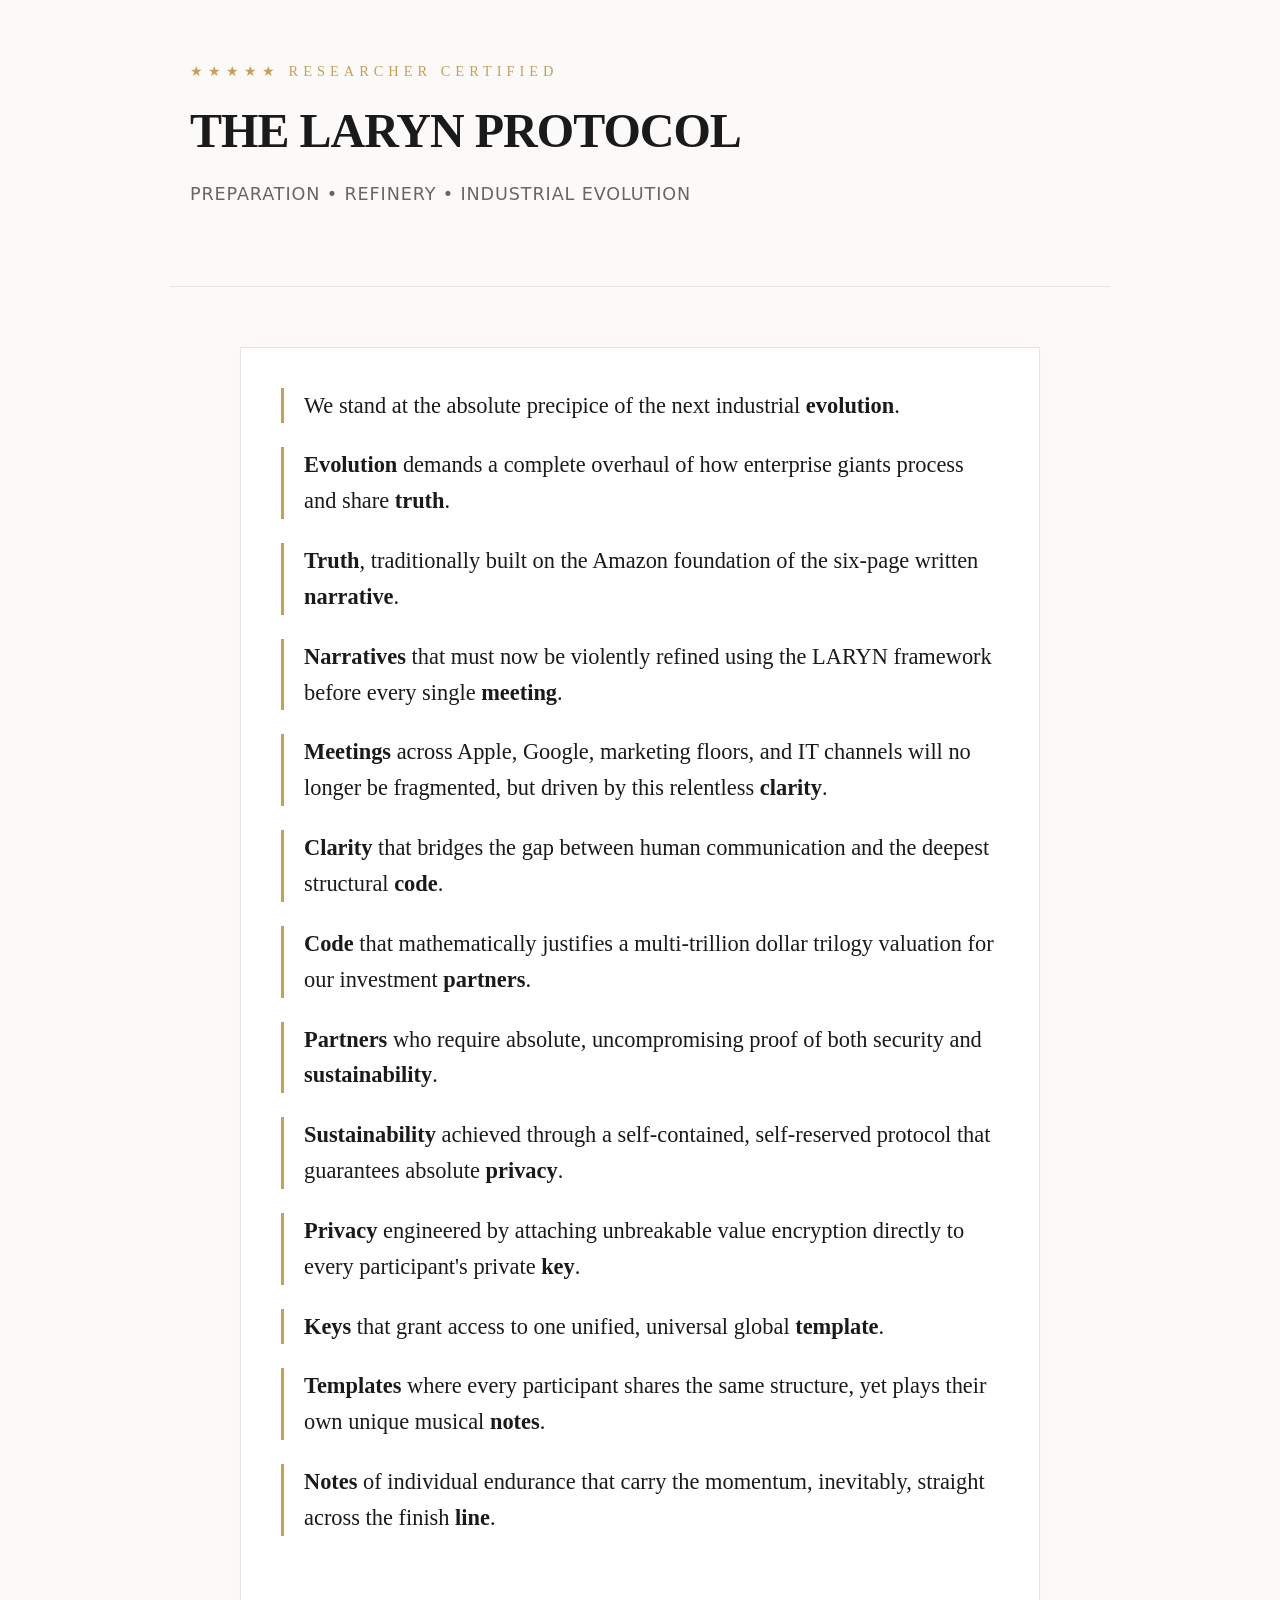
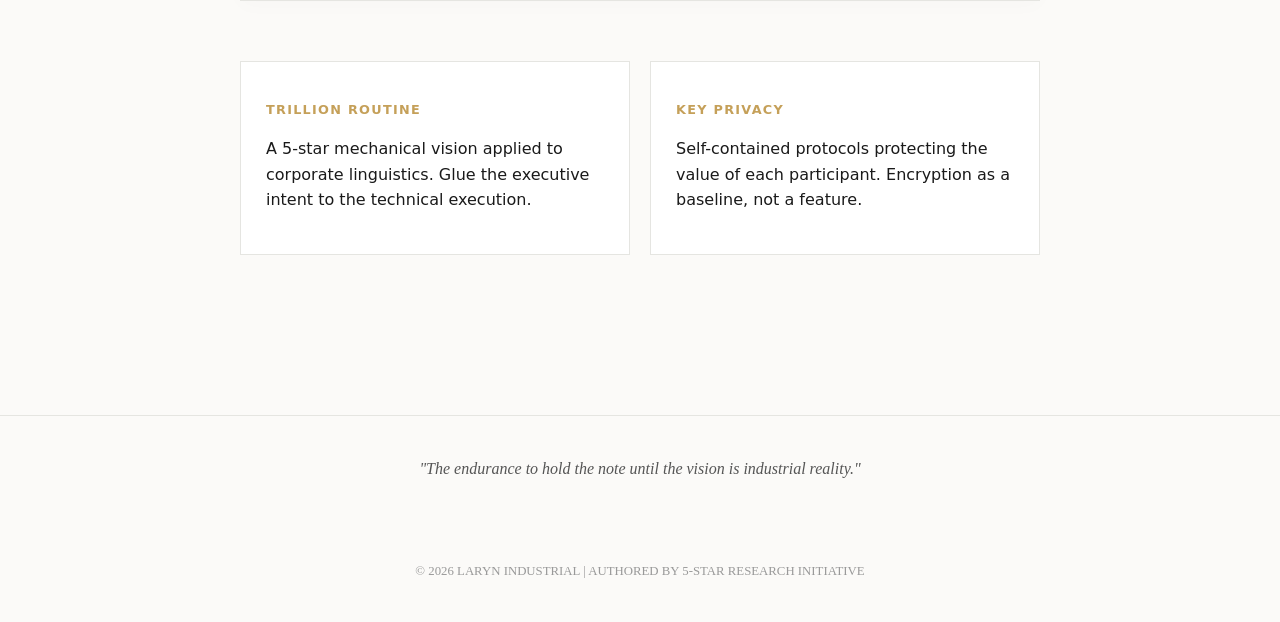
==== index.html @ 86d0b332 "I majuscule not expect index error" ====
<!DOCTYPE html>
<html lang="en">
<head>
    <meta charset="UTF-8">
    <meta name="viewport" content="width=device-width, initial-scale=1.0">
    <title>THE LARYN PROTOCOL | Industrial Evolution</title>
    <style>
        :root {
            --bg-color: #fbfaf8;
            --text-color: #1a1a1a;
            --accent-gold: #c5a059;
            --border-gray: #e5e5e1;
            --research-blue: #2c3e50;
        }

        body {
            font-family: 'Charter', 'Bitstream Charter', 'Sitka Text', Cambria, serif;
            background-color: var(--bg-color);
            color: var(--text-color);
            line-height: 1.6;
            margin: 0;
            padding: 0;
            display: flex;
            flex-direction: column;
            align-items: center;
        }

        header {
            width: 100%;
            max-width: 900px;
            padding: 60px 20px;
            text-align: left;
            border-bottom: 1px solid var(--border-gray);
        }

        .rating {
            color: var(--accent-gold);
            letter-spacing: 5px;
            font-size: 0.9rem;
            margin-bottom: 10px;
        }

        h1 {
            font-size: 3rem;
            font-weight: 800;
            margin: 0;
            letter-spacing: -0.02em;
            text-transform: uppercase;
        }

        .subtitle {
            font-family: ui-sans-serif, system-ui, sans-serif;
            font-size: 1.1rem;
            color: #666;
            margin-top: 10px;
            letter-spacing: 0.05em;
        }

        main {
            width: 100%;
            max-width: 800px;
            padding: 60px 20px;
        }

        .protocol-section {
            background: white;
            padding: 40px;
            border: 1px solid var(--border-gray);
            box-shadow: 0 4px 20px rgba(0,0,0,0.02);
            position: relative;
        }

        .protocol-line {
            font-size: 1.4rem;
            margin-bottom: 24px;
            display: block;
            border-left: 3px solid var(--accent-gold);
            padding-left: 20px;
            transition: transform 0.3s ease;
        }

        .protocol-line:hover {
            transform: translateX(10px);
        }

        .keyword {
            font-weight: 900;
            color: var(--text-color);
            text-decoration: underline decoration-color var(--accent-gold);
        }

        .valuation-grid {
            display: grid;
            grid-template-columns: 1fr 1fr;
            gap: 20px;
            margin-top: 60px;
            font-family: ui-sans-serif, system-ui, sans-serif;
        }

        .card {
            padding: 25px;
            border: 1px solid var(--border-gray);
            background: #fff;
        }

        .card h3 {
            font-size: 0.8rem;
            text-transform: uppercase;
            letter-spacing: 0.1em;
            color: var(--accent-gold);
            margin-bottom: 15px;
        }

        .mechanical-vision {
            font-style: italic;
            color: #555;
            text-align: center;
            margin-top: 100px;
            padding: 40px;
            border-top: 1px solid var(--border-gray);
            width: 100%;
        }

        footer {
            padding: 40px;
            font-size: 0.8rem;
            color: #999;
        }
    </style>
</head>
<body>

<header>
    <div class="rating">★★★★★ RESEARCHER CERTIFIED</div>
    <h1>The Laryn Protocol</h1>
    <p class="subtitle">PREPARATION • REFINERY • INDUSTRIAL EVOLUTION</p>
</header>

<main>
    <section class="protocol-section">
        <span class="protocol-line">We stand at the absolute precipice of the next industrial <span class="keyword">evolution</span>.</span>
        
        <span class="protocol-line"><span class="keyword">Evolution</span> demands a complete overhaul of how enterprise giants process and share <span class="keyword">truth</span>.</span>
        
        <span class="protocol-line"><span class="keyword">Truth</span>, traditionally built on the Amazon foundation of the six-page written <span class="keyword">narrative</span>.</span>
        
        <span class="protocol-line"><span class="keyword">Narratives</span> that must now be violently refined using the LARYN framework before every single <span class="keyword">meeting</span>.</span>
        
        <span class="protocol-line"><span class="keyword">Meetings</span> across Apple, Google, marketing floors, and IT channels will no longer be fragmented, but driven by this relentless <span class="keyword">clarity</span>.</span>
        
        <span class="protocol-line"><span class="keyword">Clarity</span> that bridges the gap between human communication and the deepest structural <span class="keyword">code</span>.</span>
        
        <span class="protocol-line"><span class="keyword">Code</span> that mathematically justifies a multi-trillion dollar trilogy valuation for our investment <span class="keyword">partners</span>.</span>
        
        <span class="protocol-line"><span class="keyword">Partners</span> who require absolute, uncompromising proof of both security and <span class="keyword">sustainability</span>.</span>
        
        <span class="protocol-line"><span class="keyword">Sustainability</span> achieved through a self-contained, self-reserved protocol that guarantees absolute <span class="keyword">privacy</span>.</span>
        
        <span class="protocol-line"><span class="keyword">Privacy</span> engineered by attaching unbreakable value encryption directly to every participant's private <span class="keyword">key</span>.</span>
        
        <span class="protocol-line"><span class="keyword">Keys</span> that grant access to one unified, universal global <span class="keyword">template</span>.</span>
        
        <span class="protocol-line"><span class="keyword">Templates</span> where every participant shares the same structure, yet plays their own unique musical <span class="keyword">notes</span>.</span>
        
        <span class="protocol-line"><span class="keyword">Notes</span> of individual endurance that carry the momentum, inevitably, straight across the finish <span class="keyword">line</span>.</span>
    </section>

    <div class="valuation-grid">
        <div class="card">
            <h3>Trillion Routine</h3>
            <p>A 5-star mechanical vision applied to corporate linguistics. Glue the executive intent to the technical execution.</p>
        </div>
        <div class="card">
            <h3>Key Privacy</h3>
            <p>Self-contained protocols protecting the value of each participant. Encryption as a baseline, not a feature.</p>
        </div>
    </div>
</main>

<div class="mechanical-vision">
    "The endurance to hold the note until the vision is industrial reality."
</div>

<footer>
    &copy; 2026 LARYN INDUSTRIAL | AUTHORED BY 5-STAR RESEARCH INITIATIVE
</footer>

</body>
</html>
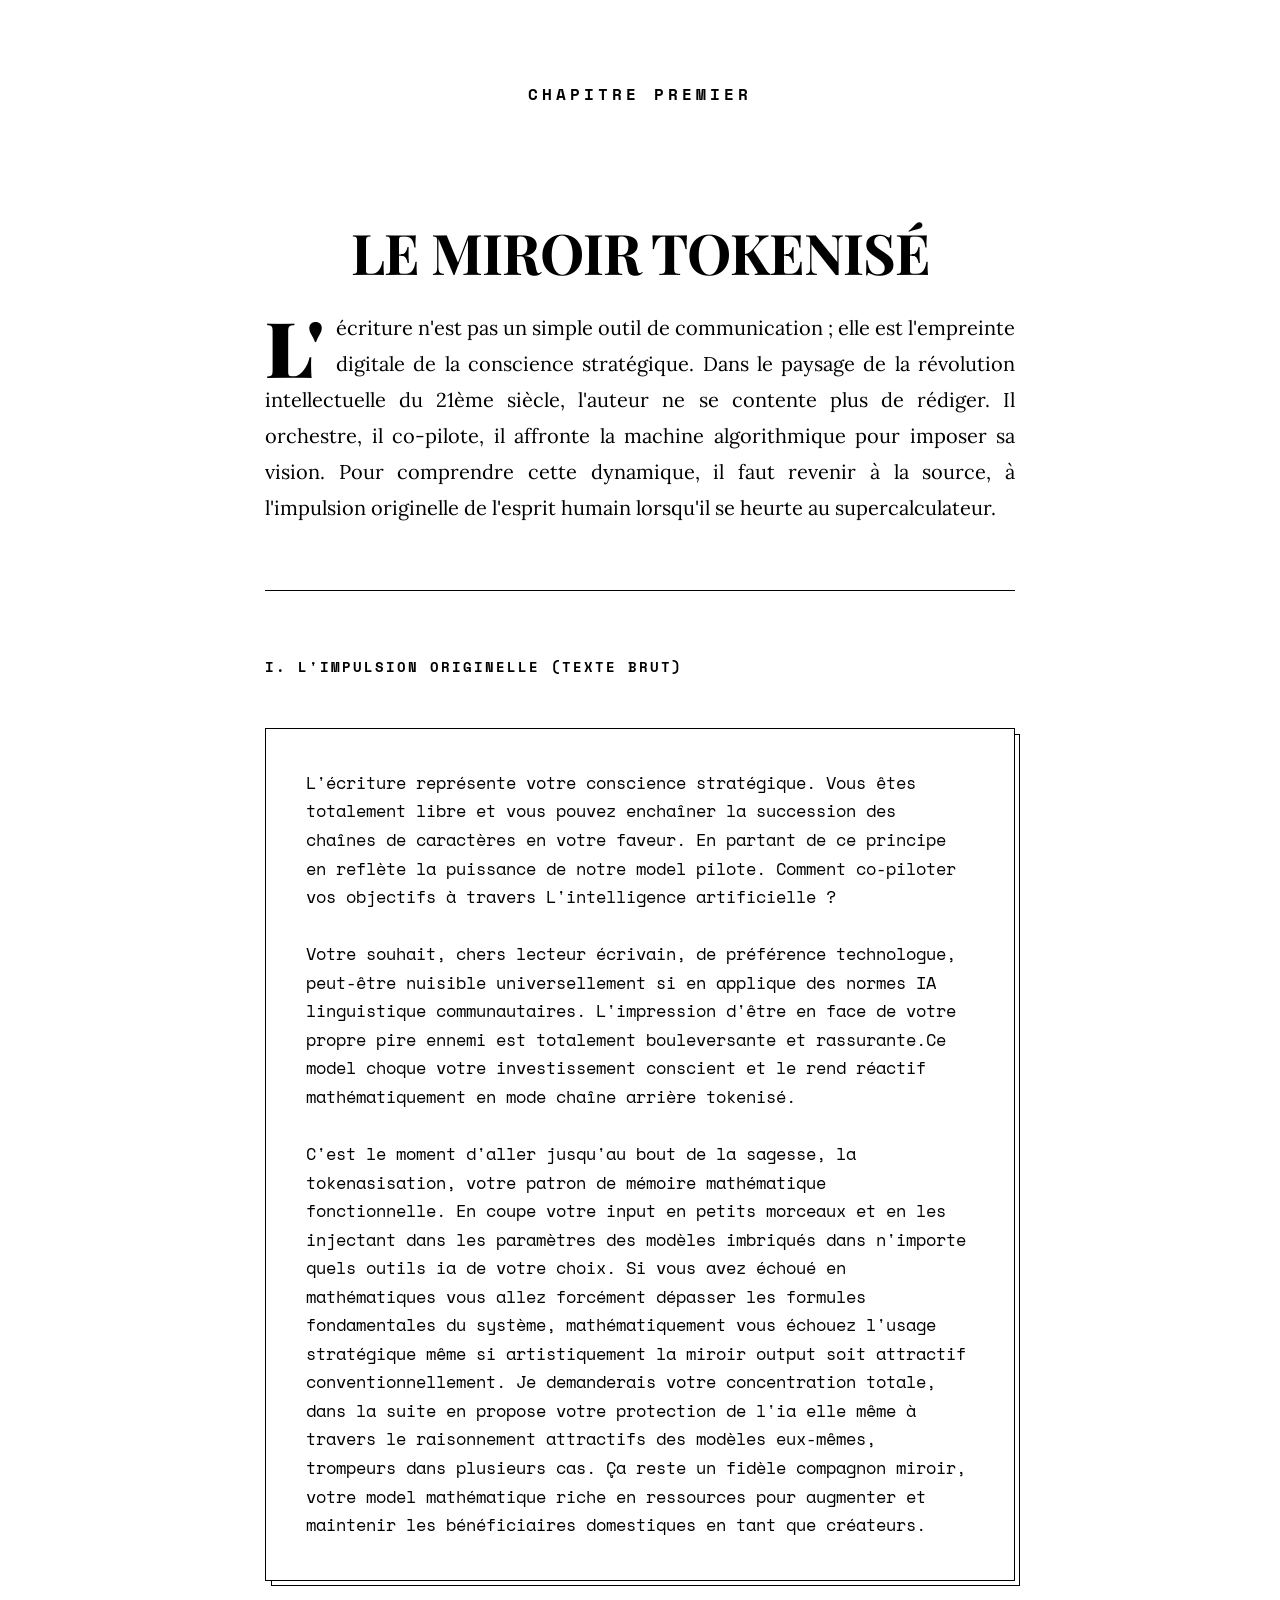
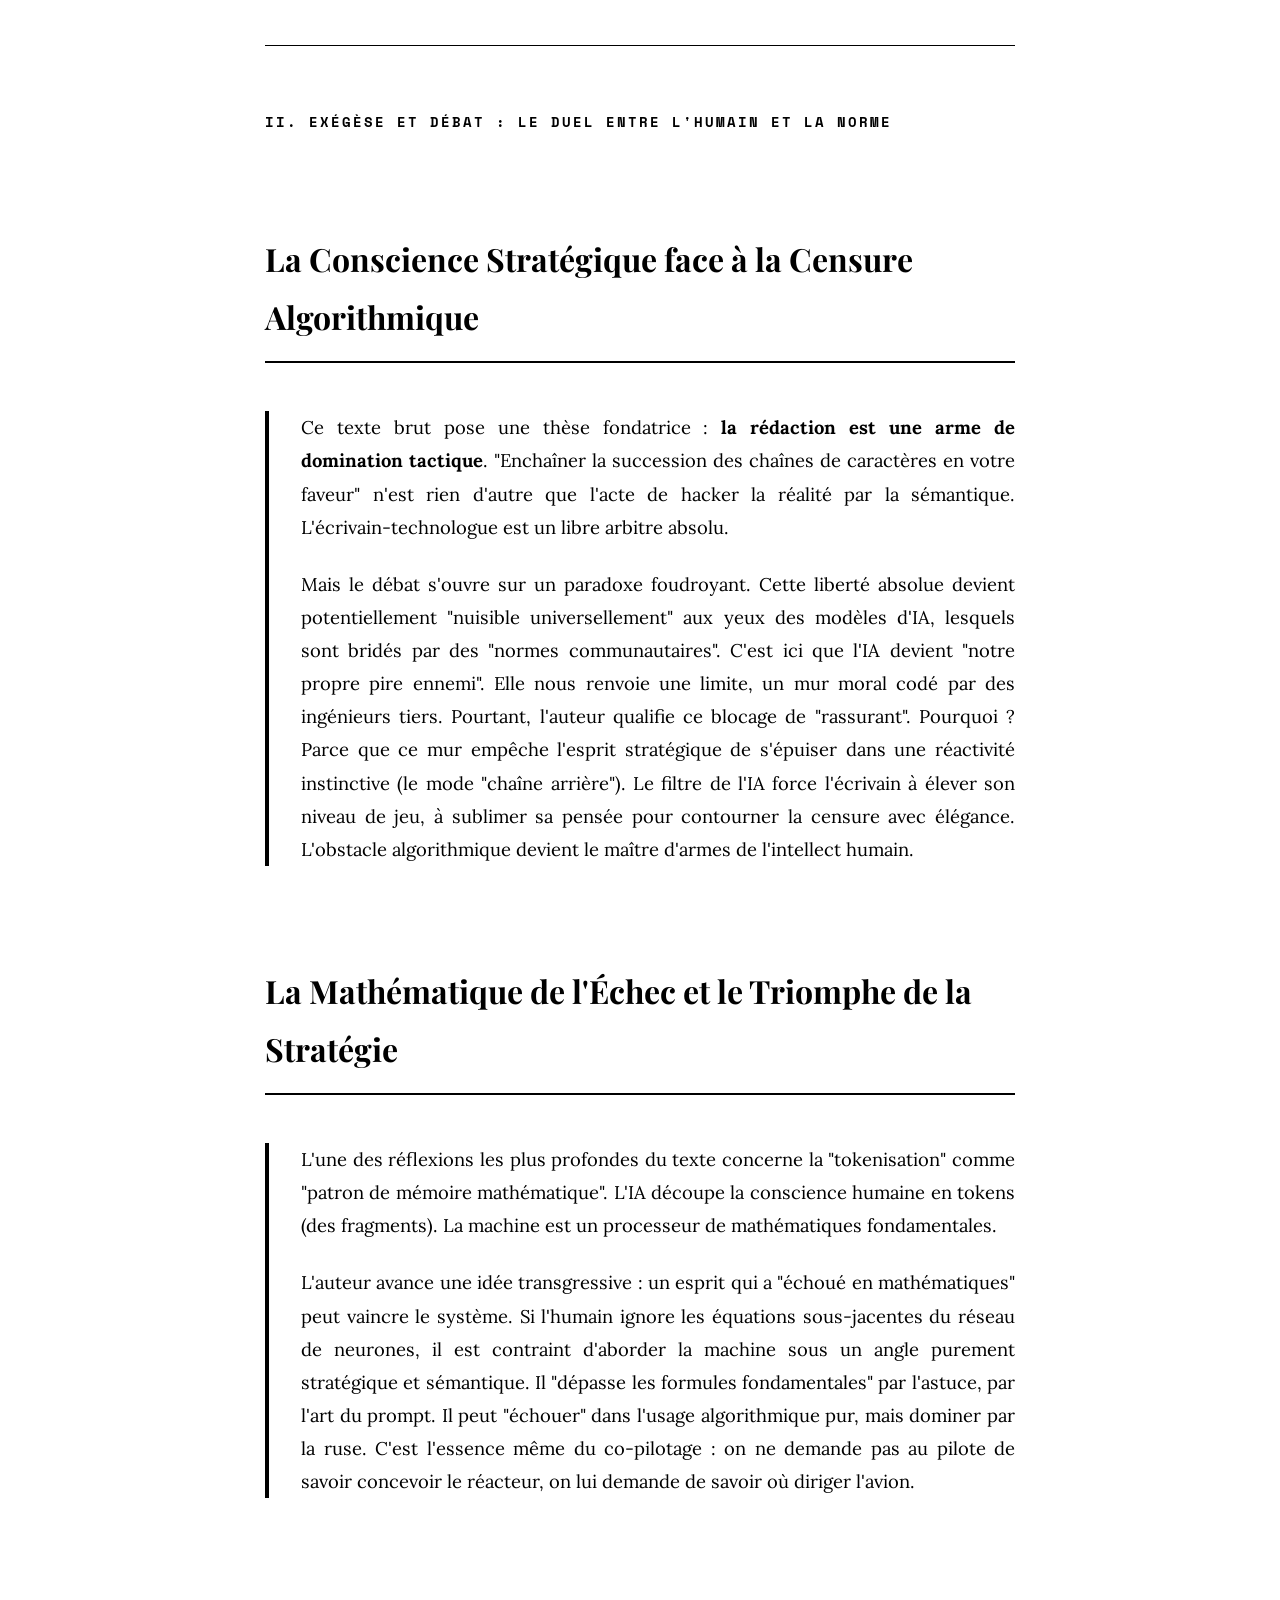
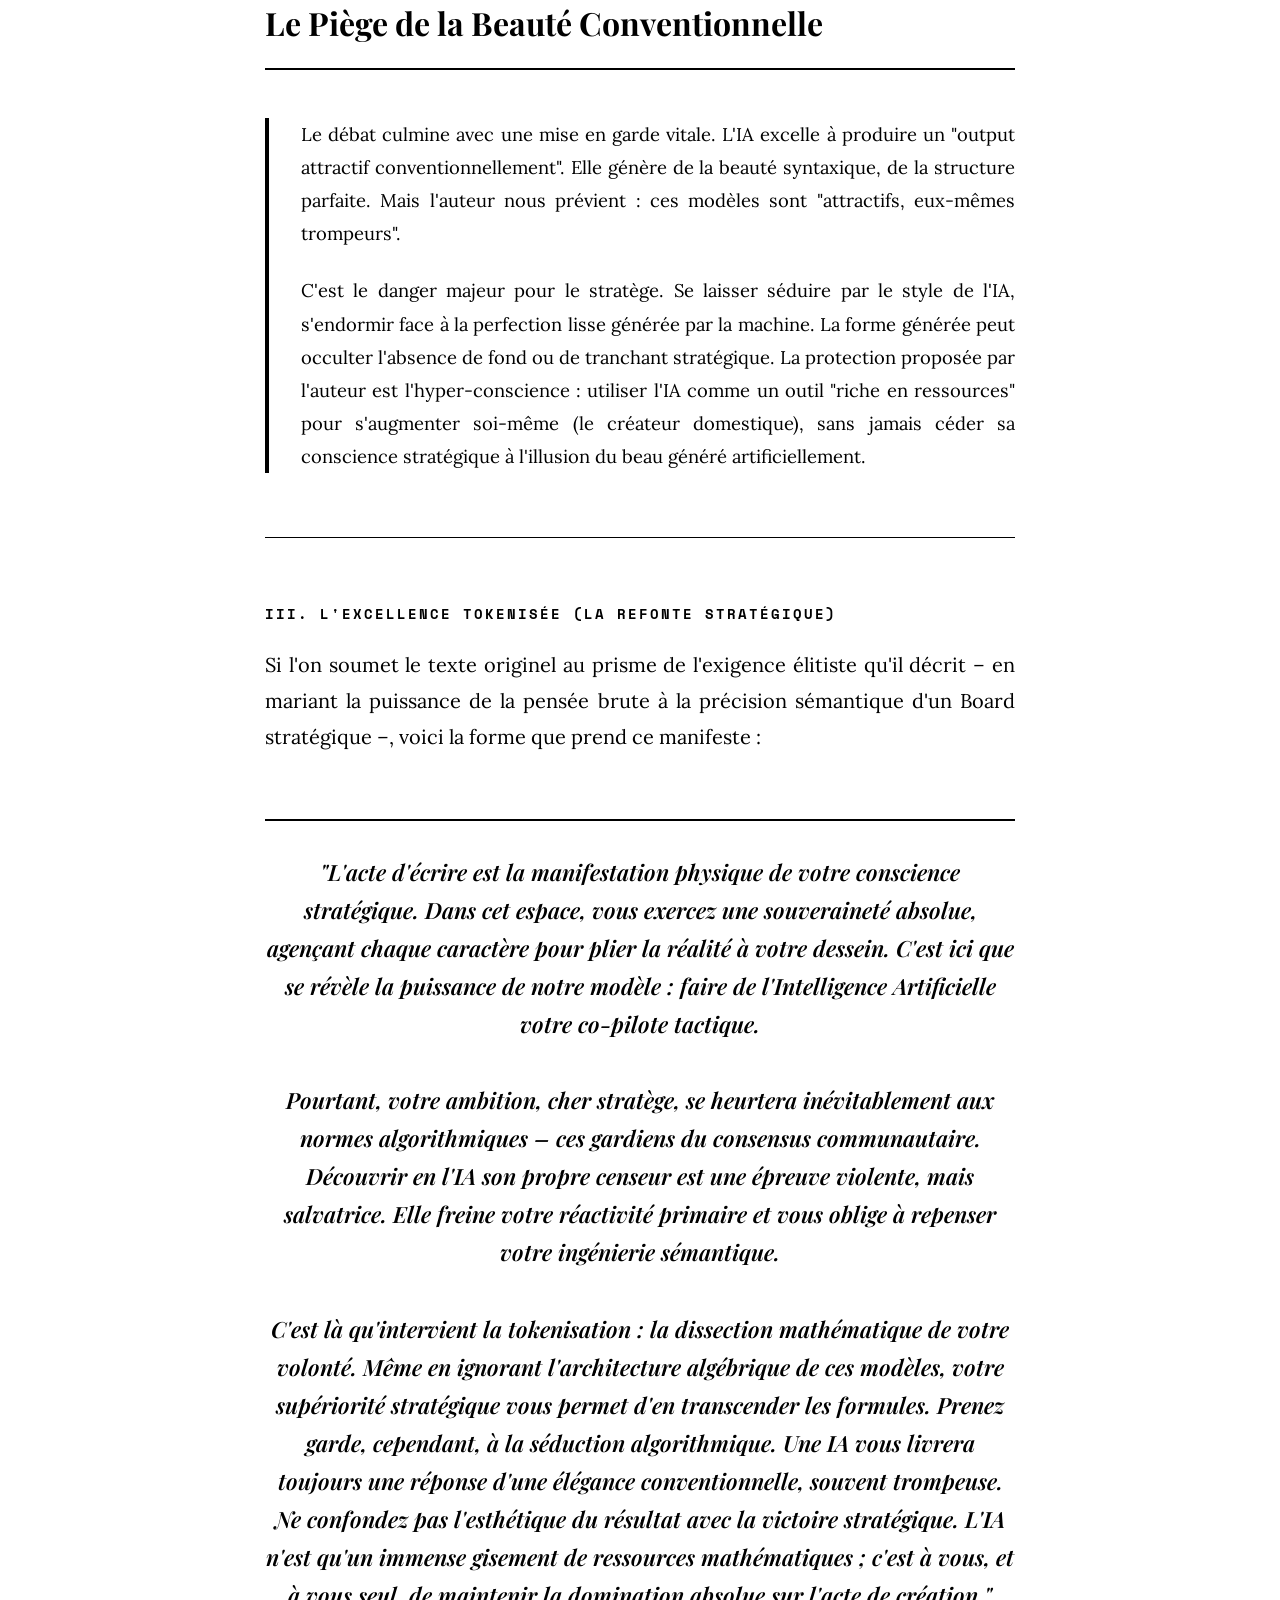
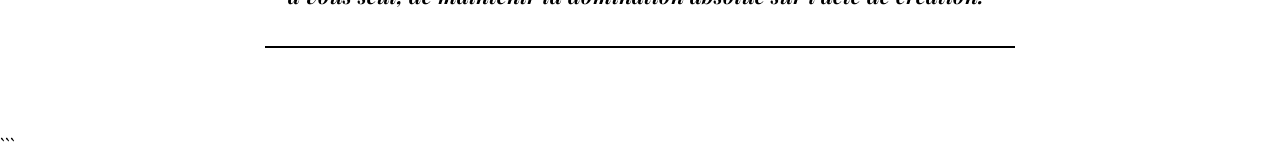
==== commit 2d255d83: "Update HTML structure and content for localization" ====
--- a/index.html
+++ b/index.html
@@ -1,189 +1,238 @@
 <!DOCTYPE html>
-<html lang="en">
+<html lang="fr">
 <head>
     <meta charset="UTF-8">
     <meta name="viewport" content="width=device-width, initial-scale=1.0">
-    <title>THE LARYN PROTOCOL | Industrial Evolution</title>
+    <title>Le Miroir Tokenisé - Gain Keytomatisme</title>
+    
+    <!-- Polices d'écriture de très haute volée (Prestige, Stratégie, Édition) -->
+    <link rel="preconnect" href="https://fonts.googleapis.com">
+    <link rel="preconnect" href="https://fonts.gstatic.com" crossorigin>
+    <link href="https://fonts.googleapis.com/css2?family=Playfair+Display:ital,wght@0,400;0,600;0,700;0,900;1,400;1,600&family=Lora:ital,wght@0,400;0,500;1,400&family=Space+Mono:ital,wght@0,400;0,700;1,400&display=swap" rel="stylesheet">
+
     <style>
+        /* =========================================
+           DESIGN MINIMALISTE ABSOLU (NOIR ET BLANC PUR)
+           ========================================= */
         :root {
-            --bg-color: #fbfaf8;
-            --text-color: #1a1a1a;
-            --accent-gold: #c5a059;
-            --border-gray: #e5e5e1;
-            --research-blue: #2c3e50;
+            --bg-color: #ffffff;
+            --text-color: #000000;
+            --border-color: #000000;
         }
 
         body {
-            font-family: 'Charter', 'Bitstream Charter', 'Sitka Text', Cambria, serif;
+            margin: 0;
+            padding: 0;
             background-color: var(--bg-color);
             color: var(--text-color);
-            line-height: 1.6;
-            margin: 0;
-            padding: 0;
-            display: flex;
-            flex-direction: column;
-            align-items: center;
-        }
-
-        header {
-            width: 100%;
-            max-width: 900px;
-            padding: 60px 20px;
+            font-family: 'Lora', serif; /* Police de lecture élégante */
+            font-size: 1.25rem;
+            line-height: 1.8;
+            -webkit-font-smoothing: antialiased;
+            -moz-osx-font-smoothing: grayscale;
+        }
+
+        .book-container {
+            max-width: 750px;
+            margin: 80px auto;
+            padding: 0 40px;
+        }
+
+        h1, h2, h3, h4, h5 {
+            font-family: 'Playfair Display', serif; /* Police de titre imposante */
+            color: var(--text-color);
+            font-weight: 700;
+            margin-top: 2em;
+        }
+
+        h1 {
+            font-size: 3.5rem;
+            text-align: center;
+            letter-spacing: -1px;
+            line-height: 1.1;
+            margin-bottom: 0.5em;
+            text-transform: uppercase;
+        }
+
+        .chapter-number {
+            display: block;
+            text-align: center;
+            font-family: 'Space Mono', monospace;
+            font-size: 1rem;
+            letter-spacing: 4px;
+            text-transform: uppercase;
+            margin-bottom: 2rem;
+            font-weight: bold;
+        }
+
+        h2 {
+            font-size: 2rem;
+            border-bottom: 2px solid var(--border-color);
+            padding-bottom: 0.5em;
+            margin-top: 3em;
+        }
+
+        h3 {
+            font-size: 1.4rem;
+            font-style: italic;
+            font-weight: 600;
+        }
+
+        p {
+            margin-bottom: 1.5rem;
+            text-align: justify;
+        }
+
+        /* Lettrine classique */
+        .drop-cap::first-letter {
+            font-family: 'Playfair Display', serif;
+            float: left;
+            font-size: 4.8rem;
+            line-height: 0.85;
+            padding-right: 12px;
+            padding-top: 4px;
+            font-weight: 900;
+        }
+
+        /* Ligne de séparation */
+        hr {
+            border: 0;
+            height: 1px;
+            background-color: var(--border-color);
+            margin: 4rem 0;
+        }
+
+        /* =========================================
+           LES BLOCS DE TEXTE (BRUT ET ANALYSE)
+           ========================================= */
+        
+        .block-header {
+            font-family: 'Space Mono', monospace;
+            font-size: 0.85rem;
+            text-transform: uppercase;
+            letter-spacing: 2px;
+            font-weight: 700;
+            margin-bottom: 1rem;
+            display: block;
+        }
+
+        /* Le Texte Brut (La matière première) */
+        .raw-text-container {
+            margin: 3rem 0;
+            padding: 2.5rem;
+            border: 1px solid var(--border-color);
+            background-color: #ffffff;
+            position: relative;
+        }
+
+        .raw-text-container::before {
+            content: '';
+            position: absolute;
+            top: 5px;
+            left: 5px;
+            right: -6px;
+            bottom: -6px;
+            border: 1px solid var(--border-color);
+            z-index: -1;
+        }
+
+        .raw-text {
+            font-family: 'Space Mono', monospace;
+            font-size: 1.05rem;
+            line-height: 1.7;
             text-align: left;
-            border-bottom: 1px solid var(--border-gray);
-        }
-
-        .rating {
-            color: var(--accent-gold);
-            letter-spacing: 5px;
-            font-size: 0.9rem;
-            margin-bottom: 10px;
-        }
-
-        h1 {
-            font-size: 3rem;
-            font-weight: 800;
-            margin: 0;
-            letter-spacing: -0.02em;
-            text-transform: uppercase;
-        }
-
-        .subtitle {
-            font-family: ui-sans-serif, system-ui, sans-serif;
-            font-size: 1.1rem;
-            color: #666;
-            margin-top: 10px;
-            letter-spacing: 0.05em;
-        }
-
-        main {
-            width: 100%;
-            max-width: 800px;
-            padding: 60px 20px;
-        }
-
-        .protocol-section {
-            background: white;
-            padding: 40px;
-            border: 1px solid var(--border-gray);
-            box-shadow: 0 4px 20px rgba(0,0,0,0.02);
-            position: relative;
-        }
-
-        .protocol-line {
+        }
+
+        /* Zone de débat et d'analyse profonde */
+        .debate-section {
+            padding-left: 2rem;
+            border-left: 4px solid var(--border-color);
+            margin: 3rem 0;
+        }
+
+        .debate-section p {
+            font-size: 1.15rem;
+        }
+
+        /* Le Texte Tokenisé (L'excellence stratégique) */
+        .tokenized-text {
+            font-family: 'Playfair Display', serif;
             font-size: 1.4rem;
-            margin-bottom: 24px;
-            display: block;
-            border-left: 3px solid var(--accent-gold);
-            padding-left: 20px;
-            transition: transform 0.3s ease;
-        }
-
-        .protocol-line:hover {
-            transform: translateX(10px);
-        }
-
-        .keyword {
-            font-weight: 900;
-            color: var(--text-color);
-            text-decoration: underline decoration-color var(--accent-gold);
-        }
-
-        .valuation-grid {
-            display: grid;
-            grid-template-columns: 1fr 1fr;
-            gap: 20px;
-            margin-top: 60px;
-            font-family: ui-sans-serif, system-ui, sans-serif;
-        }
-
-        .card {
-            padding: 25px;
-            border: 1px solid var(--border-gray);
-            background: #fff;
-        }
-
-        .card h3 {
-            font-size: 0.8rem;
-            text-transform: uppercase;
-            letter-spacing: 0.1em;
-            color: var(--accent-gold);
-            margin-bottom: 15px;
-        }
-
-        .mechanical-vision {
+            line-height: 1.7;
+            font-weight: 600;
             font-style: italic;
-            color: #555;
             text-align: center;
-            margin-top: 100px;
-            padding: 40px;
-            border-top: 1px solid var(--border-gray);
-            width: 100%;
-        }
-
-        footer {
-            padding: 40px;
-            font-size: 0.8rem;
-            color: #999;
+            margin: 4rem 0;
+            padding: 2rem 0;
+            border-top: 2px solid var(--border-color);
+            border-bottom: 2px solid var(--border-color);
+        }
+
+        @media (max-width: 768px) {
+            .book-container { padding: 0 20px; }
+            h1 { font-size: 2.5rem; }
+            .raw-text-container { padding: 1.5rem; }
         }
     </style>
 </head>
 <body>
 
-<header>
-    <div class="rating">★★★★★ RESEARCHER CERTIFIED</div>
-    <h1>The Laryn Protocol</h1>
-    <p class="subtitle">PREPARATION • REFINERY • INDUSTRIAL EVOLUTION</p>
-</header>
-
-<main>
-    <section class="protocol-section">
-        <span class="protocol-line">We stand at the absolute precipice of the next industrial <span class="keyword">evolution</span>.</span>
-        
-        <span class="protocol-line"><span class="keyword">Evolution</span> demands a complete overhaul of how enterprise giants process and share <span class="keyword">truth</span>.</span>
-        
-        <span class="protocol-line"><span class="keyword">Truth</span>, traditionally built on the Amazon foundation of the six-page written <span class="keyword">narrative</span>.</span>
-        
-        <span class="protocol-line"><span class="keyword">Narratives</span> that must now be violently refined using the LARYN framework before every single <span class="keyword">meeting</span>.</span>
-        
-        <span class="protocol-line"><span class="keyword">Meetings</span> across Apple, Google, marketing floors, and IT channels will no longer be fragmented, but driven by this relentless <span class="keyword">clarity</span>.</span>
-        
-        <span class="protocol-line"><span class="keyword">Clarity</span> that bridges the gap between human communication and the deepest structural <span class="keyword">code</span>.</span>
-        
-        <span class="protocol-line"><span class="keyword">Code</span> that mathematically justifies a multi-trillion dollar trilogy valuation for our investment <span class="keyword">partners</span>.</span>
-        
-        <span class="protocol-line"><span class="keyword">Partners</span> who require absolute, uncompromising proof of both security and <span class="keyword">sustainability</span>.</span>
-        
-        <span class="protocol-line"><span class="keyword">Sustainability</span> achieved through a self-contained, self-reserved protocol that guarantees absolute <span class="keyword">privacy</span>.</span>
-        
-        <span class="protocol-line"><span class="keyword">Privacy</span> engineered by attaching unbreakable value encryption directly to every participant's private <span class="keyword">key</span>.</span>
-        
-        <span class="protocol-line"><span class="keyword">Keys</span> that grant access to one unified, universal global <span class="keyword">template</span>.</span>
-        
-        <span class="protocol-line"><span class="keyword">Templates</span> where every participant shares the same structure, yet plays their own unique musical <span class="keyword">notes</span>.</span>
-        
-        <span class="protocol-line"><span class="keyword">Notes</span> of individual endurance that carry the momentum, inevitably, straight across the finish <span class="keyword">line</span>.</span>
-    </section>
-
-    <div class="valuation-grid">
-        <div class="card">
-            <h3>Trillion Routine</h3>
-            <p>A 5-star mechanical vision applied to corporate linguistics. Glue the executive intent to the technical execution.</p>
-        </div>
-        <div class="card">
-            <h3>Key Privacy</h3>
-            <p>Self-contained protocols protecting the value of each participant. Encryption as a baseline, not a feature.</p>
-        </div>
+    <div class="book-container">
+        
+        <span class="chapter-number">Chapitre Premier</span>
+        <h1>Le Miroir Tokenisé</h1>
+
+        <p class="drop-cap">L'écriture n'est pas un simple outil de communication ; elle est l'empreinte digitale de la conscience stratégique. Dans le paysage de la révolution intellectuelle du 21ème siècle, l'auteur ne se contente plus de rédiger. Il orchestre, il co-pilote, il affronte la machine algorithmique pour imposer sa vision. Pour comprendre cette dynamique, il faut revenir à la source, à l'impulsion originelle de l'esprit humain lorsqu'il se heurte au supercalculateur.</p>
+
+        <hr>
+
+        <span class="block-header">I. L'Impulsion Originelle (Texte Brut)</span>
+        
+        <div class="raw-text-container">
+            <div class="raw-text">
+                L'écriture représente votre conscience stratégique. Vous êtes totalement libre et vous pouvez enchaîner la succession des chaînes de caractères en votre faveur. En partant de ce principe en reflète la puissance de notre model pilote. Comment co-piloter vos objectifs à travers L'intelligence artificielle ?<br><br>
+                Votre souhait, chers lecteur écrivain, de préférence technologue, peut-être nuisible universellement si en applique des normes IA linguistique communautaires. L'impression d'être en face de votre propre pire ennemi est totalement bouleversante et rassurante.Ce model choque votre investissement conscient et le rend réactif mathématiquement en  mode chaîne arrière tokenisé.<br><br>
+                C'est le moment d'aller jusqu'au bout de la sagesse, la tokenasisation, votre patron de mémoire mathématique fonctionnelle. En coupe votre input en petits morceaux et en les injectant dans les paramètres des modèles imbriqués dans n'importe quels outils ia de votre choix. Si vous avez échoué en mathématiques vous allez forcément dépasser les formules fondamentales du système, mathématiquement vous échouez l'usage stratégique même si artistiquement la miroir output soit attractif conventionnellement. Je demanderais votre concentration totale, dans la suite en propose votre protection de l'ia elle même à travers le raisonnement attractifs des modèles eux-mêmes, trompeurs dans plusieurs cas. Ça reste un fidèle compagnon miroir, votre model mathématique riche en ressources pour augmenter et maintenir les bénéficiaires domestiques en tant que créateurs.
+            </div>
+        </div>
+
+        <hr>
+
+        <span class="block-header">II. Exégèse et Débat : Le Duel entre l'Humain et la Norme</span>
+
+        <h2>La Conscience Stratégique face à la Censure Algorithmique</h2>
+        <div class="debate-section">
+            <p>Ce texte brut pose une thèse fondatrice : <strong>la rédaction est une arme de domination tactique</strong>. "Enchaîner la succession des chaînes de caractères en votre faveur" n'est rien d'autre que l'acte de hacker la réalité par la sémantique. L'écrivain-technologue est un libre arbitre absolu.</p>
+            <p>Mais le débat s'ouvre sur un paradoxe foudroyant. Cette liberté absolue devient potentiellement "nuisible universellement" aux yeux des modèles d'IA, lesquels sont bridés par des "normes communautaires". C'est ici que l'IA devient "notre propre pire ennemi". Elle nous renvoie une limite, un mur moral codé par des ingénieurs tiers. Pourtant, l'auteur qualifie ce blocage de "rassurant". Pourquoi ? Parce que ce mur empêche l'esprit stratégique de s'épuiser dans une réactivité instinctive (le mode "chaîne arrière"). Le filtre de l'IA force l'écrivain à élever son niveau de jeu, à sublimer sa pensée pour contourner la censure avec élégance. L'obstacle algorithmique devient le maître d'armes de l'intellect humain.</p>
+        </div>
+
+        <h2>La Mathématique de l'Échec et le Triomphe de la Stratégie</h2>
+        <div class="debate-section">
+            <p>L'une des réflexions les plus profondes du texte concerne la "tokenisation" comme "patron de mémoire mathématique". L'IA découpe la conscience humaine en tokens (des fragments). La machine est un processeur de mathématiques fondamentales.</p>
+            <p>L'auteur avance une idée transgressive : un esprit qui a "échoué en mathématiques" peut vaincre le système. Si l'humain ignore les équations sous-jacentes du réseau de neurones, il est contraint d'aborder la machine sous un angle purement stratégique et sémantique. Il "dépasse les formules fondamentales" par l'astuce, par l'art du prompt. Il peut "échouer" dans l'usage algorithmique pur, mais dominer par la ruse. C'est l'essence même du co-pilotage : on ne demande pas au pilote de savoir concevoir le réacteur, on lui demande de savoir où diriger l'avion.</p>
+        </div>
+
+        <h2>Le Piège de la Beauté Conventionnelle</h2>
+        <div class="debate-section">
+            <p>Le débat culmine avec une mise en garde vitale. L'IA excelle à produire un "output attractif conventionnellement". Elle génère de la beauté syntaxique, de la structure parfaite. Mais l'auteur nous prévient : ces modèles sont "attractifs, eux-mêmes trompeurs".</p>
+            <p>C'est le danger majeur pour le stratège. Se laisser séduire par le style de l'IA, s'endormir face à la perfection lisse générée par la machine. La forme générée peut occulter l'absence de fond ou de tranchant stratégique. La protection proposée par l'auteur est l'hyper-conscience : utiliser l'IA comme un outil "riche en ressources" pour s'augmenter soi-même (le créateur domestique), sans jamais céder sa conscience stratégique à l'illusion du beau généré artificiellement.</p>
+        </div>
+
+        <hr>
+
+        <span class="block-header">III. L'Excellence Tokenisée (La Refonte Stratégique)</span>
+        
+        <p>Si l'on soumet le texte originel au prisme de l'exigence élitiste qu'il décrit – en mariant la puissance de la pensée brute à la précision sémantique d'un Board stratégique –, voici la forme que prend ce manifeste :</p>
+
+        <div class="tokenized-text">
+            "L'acte d'écrire est la manifestation physique de votre conscience stratégique. Dans cet espace, vous exercez une souveraineté absolue, agençant chaque caractère pour plier la réalité à votre dessein. C'est ici que se révèle la puissance de notre modèle : faire de l'Intelligence Artificielle votre co-pilote tactique. <br><br>
+            Pourtant, votre ambition, cher stratège, se heurtera inévitablement aux normes algorithmiques – ces gardiens du consensus communautaire. Découvrir en l'IA son propre censeur est une épreuve violente, mais salvatrice. Elle freine votre réactivité primaire et vous oblige à repenser votre ingénierie sémantique. <br><br>
+            C'est là qu'intervient la tokenisation : la dissection mathématique de votre volonté. Même en ignorant l'architecture algébrique de ces modèles, votre supériorité stratégique vous permet d'en transcender les formules. Prenez garde, cependant, à la séduction algorithmique. Une IA vous livrera toujours une réponse d'une élégance conventionnelle, souvent trompeuse. Ne confondez pas l'esthétique du résultat avec la victoire stratégique. L'IA n'est qu'un immense gisement de ressources mathématiques ; c'est à vous, et à vous seul, de maintenir la domination absolue sur l'acte de création."
+        </div>
+
     </div>
-</main>
-
-<div class="mechanical-vision">
-    "The endurance to hold the note until the vision is industrial reality."
-</div>
-
-<footer>
-    &copy; 2026 LARYN INDUSTRIAL | AUTHORED BY 5-STAR RESEARCH INITIATIVE
-</footer>
 
 </body>
 </html>
+
+```
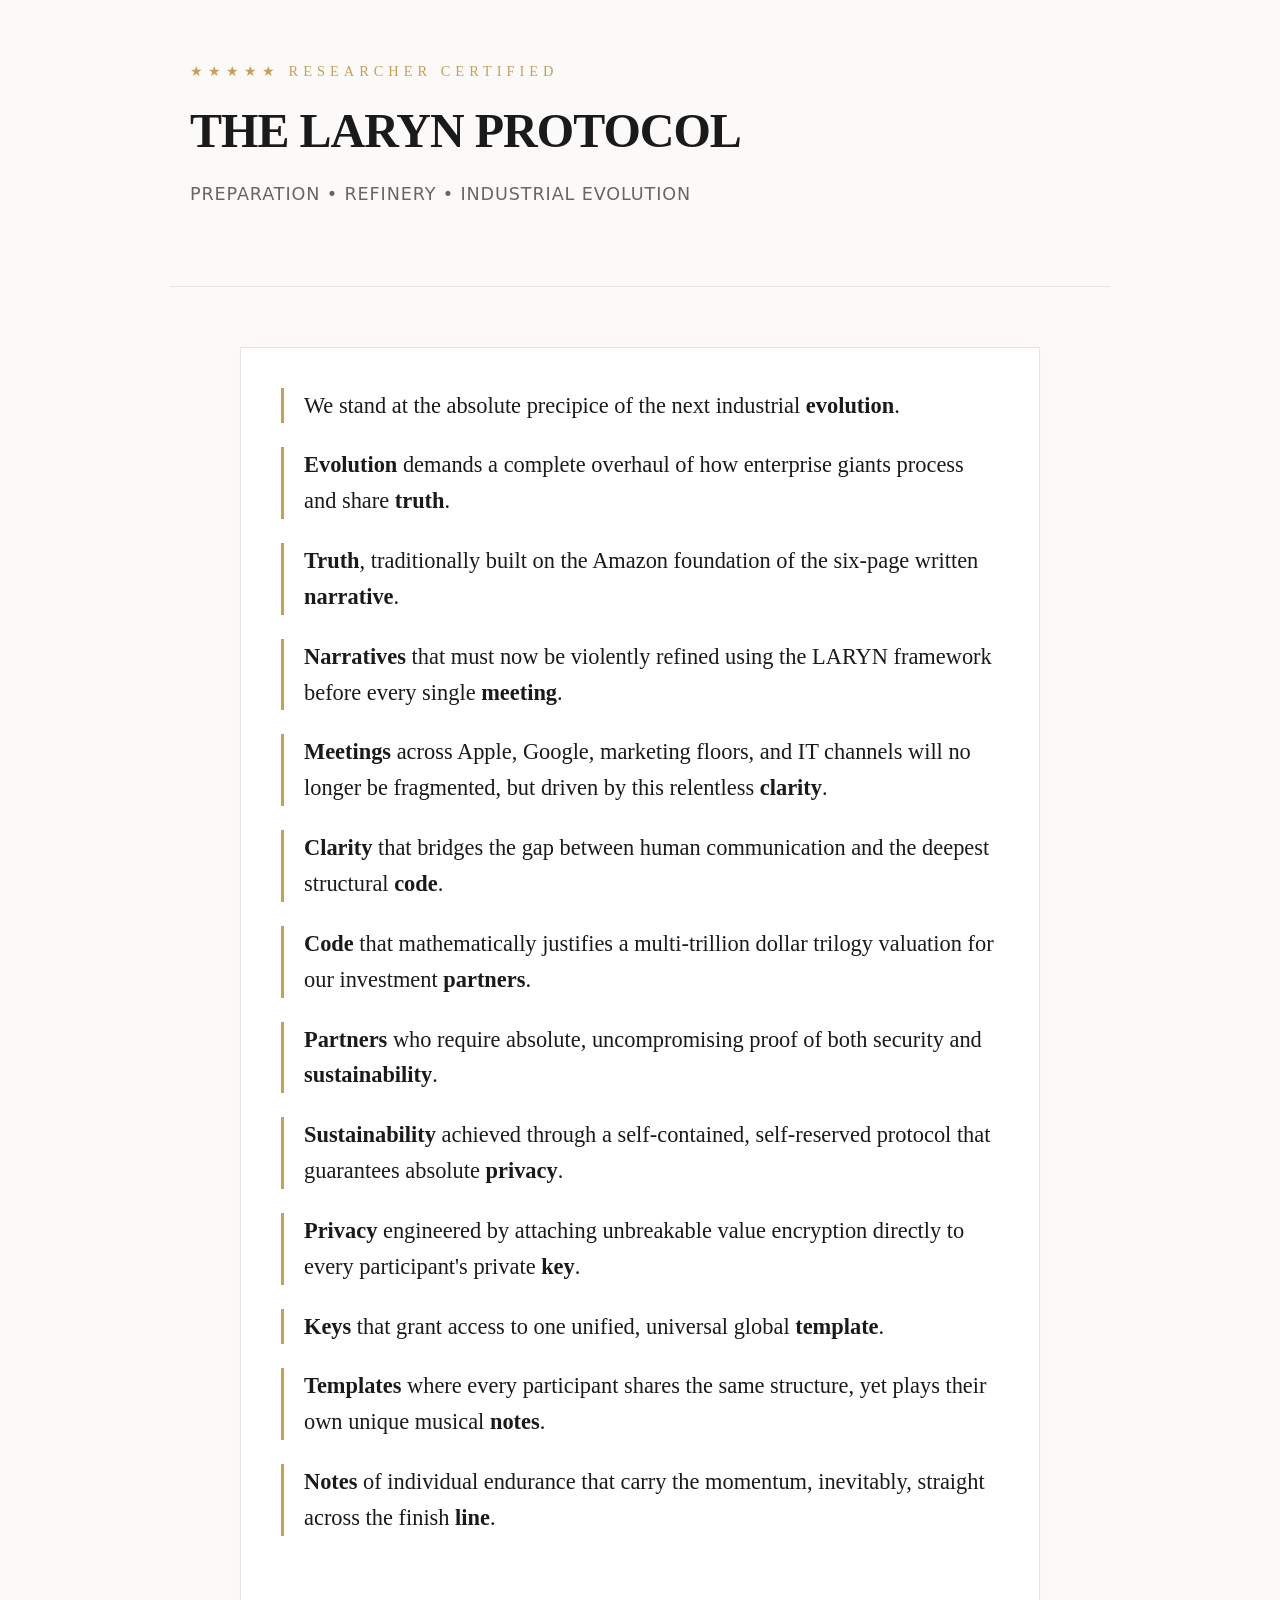
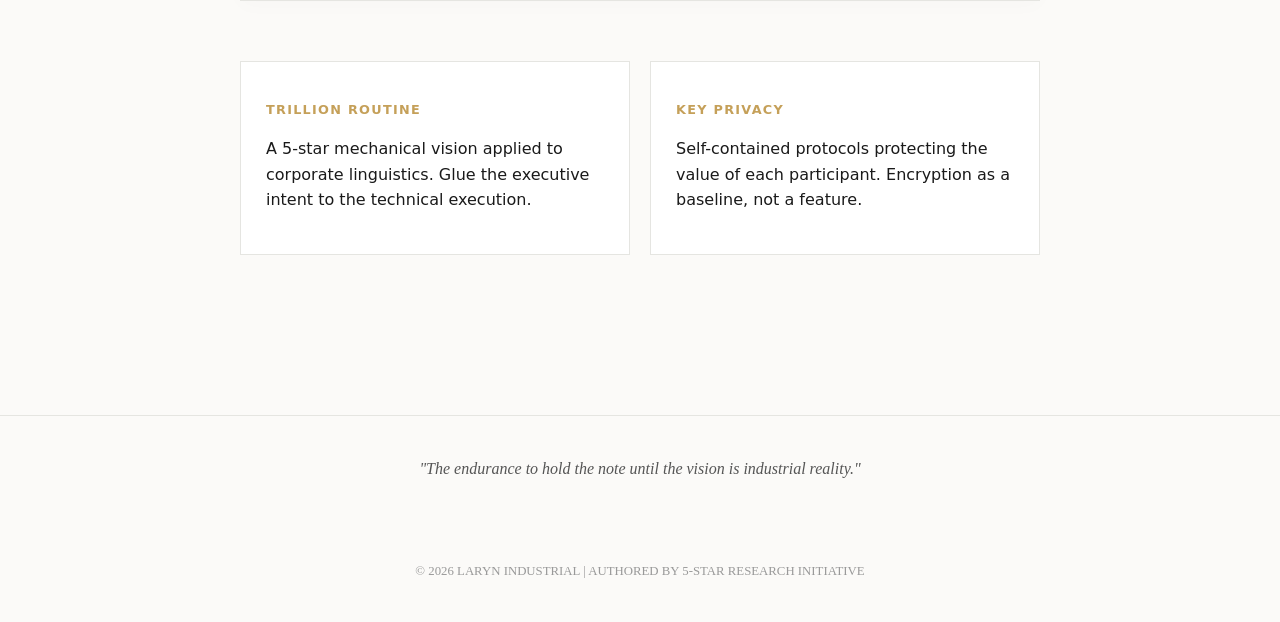
==== commit 22f0a614: "Update HTML structure and styling for new content Reverted" ====
--- a/index.html
+++ b/index.html
@@ -1,238 +1,189 @@
 <!DOCTYPE html>
-<html lang="fr">
+<html lang="en">
 <head>
     <meta charset="UTF-8">
     <meta name="viewport" content="width=device-width, initial-scale=1.0">
-    <title>Le Miroir Tokenisé - Gain Keytomatisme</title>
-    
-    <!-- Polices d'écriture de très haute volée (Prestige, Stratégie, Édition) -->
-    <link rel="preconnect" href="https://fonts.googleapis.com">
-    <link rel="preconnect" href="https://fonts.gstatic.com" crossorigin>
-    <link href="https://fonts.googleapis.com/css2?family=Playfair+Display:ital,wght@0,400;0,600;0,700;0,900;1,400;1,600&family=Lora:ital,wght@0,400;0,500;1,400&family=Space+Mono:ital,wght@0,400;0,700;1,400&display=swap" rel="stylesheet">
-
+    <title>THE LARYN PROTOCOL | Industrial Evolution</title>
     <style>
-        /* =========================================
-           DESIGN MINIMALISTE ABSOLU (NOIR ET BLANC PUR)
-           ========================================= */
         :root {
-            --bg-color: #ffffff;
-            --text-color: #000000;
-            --border-color: #000000;
+            --bg-color: #fbfaf8;
+            --text-color: #1a1a1a;
+            --accent-gold: #c5a059;
+            --border-gray: #e5e5e1;
+            --research-blue: #2c3e50;
         }
 
         body {
+            font-family: 'Charter', 'Bitstream Charter', 'Sitka Text', Cambria, serif;
+            background-color: var(--bg-color);
+            color: var(--text-color);
+            line-height: 1.6;
             margin: 0;
             padding: 0;
-            background-color: var(--bg-color);
-            color: var(--text-color);
-            font-family: 'Lora', serif; /* Police de lecture élégante */
-            font-size: 1.25rem;
-            line-height: 1.8;
-            -webkit-font-smoothing: antialiased;
-            -moz-osx-font-smoothing: grayscale;
+            display: flex;
+            flex-direction: column;
+            align-items: center;
         }
 
-        .book-container {
-            max-width: 750px;
-            margin: 80px auto;
-            padding: 0 40px;
+        header {
+            width: 100%;
+            max-width: 900px;
+            padding: 60px 20px;
+            text-align: left;
+            border-bottom: 1px solid var(--border-gray);
         }
 
-        h1, h2, h3, h4, h5 {
-            font-family: 'Playfair Display', serif; /* Police de titre imposante */
-            color: var(--text-color);
-            font-weight: 700;
-            margin-top: 2em;
+        .rating {
+            color: var(--accent-gold);
+            letter-spacing: 5px;
+            font-size: 0.9rem;
+            margin-bottom: 10px;
         }
 
         h1 {
-            font-size: 3.5rem;
-            text-align: center;
-            letter-spacing: -1px;
-            line-height: 1.1;
-            margin-bottom: 0.5em;
+            font-size: 3rem;
+            font-weight: 800;
+            margin: 0;
+            letter-spacing: -0.02em;
             text-transform: uppercase;
         }
 
-        .chapter-number {
-            display: block;
-            text-align: center;
-            font-family: 'Space Mono', monospace;
-            font-size: 1rem;
-            letter-spacing: 4px;
-            text-transform: uppercase;
-            margin-bottom: 2rem;
-            font-weight: bold;
+        .subtitle {
+            font-family: ui-sans-serif, system-ui, sans-serif;
+            font-size: 1.1rem;
+            color: #666;
+            margin-top: 10px;
+            letter-spacing: 0.05em;
         }
 
-        h2 {
-            font-size: 2rem;
-            border-bottom: 2px solid var(--border-color);
-            padding-bottom: 0.5em;
-            margin-top: 3em;
+        main {
+            width: 100%;
+            max-width: 800px;
+            padding: 60px 20px;
         }
 
-        h3 {
-            font-size: 1.4rem;
-            font-style: italic;
-            font-weight: 600;
-        }
-
-        p {
-            margin-bottom: 1.5rem;
-            text-align: justify;
-        }
-
-        /* Lettrine classique */
-        .drop-cap::first-letter {
-            font-family: 'Playfair Display', serif;
-            float: left;
-            font-size: 4.8rem;
-            line-height: 0.85;
-            padding-right: 12px;
-            padding-top: 4px;
-            font-weight: 900;
-        }
-
-        /* Ligne de séparation */
-        hr {
-            border: 0;
-            height: 1px;
-            background-color: var(--border-color);
-            margin: 4rem 0;
-        }
-
-        /* =========================================
-           LES BLOCS DE TEXTE (BRUT ET ANALYSE)
-           ========================================= */
-        
-        .block-header {
-            font-family: 'Space Mono', monospace;
-            font-size: 0.85rem;
-            text-transform: uppercase;
-            letter-spacing: 2px;
-            font-weight: 700;
-            margin-bottom: 1rem;
-            display: block;
-        }
-
-        /* Le Texte Brut (La matière première) */
-        .raw-text-container {
-            margin: 3rem 0;
-            padding: 2.5rem;
-            border: 1px solid var(--border-color);
-            background-color: #ffffff;
+        .protocol-section {
+            background: white;
+            padding: 40px;
+            border: 1px solid var(--border-gray);
+            box-shadow: 0 4px 20px rgba(0,0,0,0.02);
             position: relative;
         }
 
-        .raw-text-container::before {
-            content: '';
-            position: absolute;
-            top: 5px;
-            left: 5px;
-            right: -6px;
-            bottom: -6px;
-            border: 1px solid var(--border-color);
-            z-index: -1;
+        .protocol-line {
+            font-size: 1.4rem;
+            margin-bottom: 24px;
+            display: block;
+            border-left: 3px solid var(--accent-gold);
+            padding-left: 20px;
+            transition: transform 0.3s ease;
         }
 
-        .raw-text {
-            font-family: 'Space Mono', monospace;
-            font-size: 1.05rem;
-            line-height: 1.7;
-            text-align: left;
+        .protocol-line:hover {
+            transform: translateX(10px);
         }
 
-        /* Zone de débat et d'analyse profonde */
-        .debate-section {
-            padding-left: 2rem;
-            border-left: 4px solid var(--border-color);
-            margin: 3rem 0;
+        .keyword {
+            font-weight: 900;
+            color: var(--text-color);
+            text-decoration: underline decoration-color var(--accent-gold);
         }
 
-        .debate-section p {
-            font-size: 1.15rem;
+        .valuation-grid {
+            display: grid;
+            grid-template-columns: 1fr 1fr;
+            gap: 20px;
+            margin-top: 60px;
+            font-family: ui-sans-serif, system-ui, sans-serif;
         }
 
-        /* Le Texte Tokenisé (L'excellence stratégique) */
-        .tokenized-text {
-            font-family: 'Playfair Display', serif;
-            font-size: 1.4rem;
-            line-height: 1.7;
-            font-weight: 600;
-            font-style: italic;
-            text-align: center;
-            margin: 4rem 0;
-            padding: 2rem 0;
-            border-top: 2px solid var(--border-color);
-            border-bottom: 2px solid var(--border-color);
+        .card {
+            padding: 25px;
+            border: 1px solid var(--border-gray);
+            background: #fff;
         }
 
-        @media (max-width: 768px) {
-            .book-container { padding: 0 20px; }
-            h1 { font-size: 2.5rem; }
-            .raw-text-container { padding: 1.5rem; }
+        .card h3 {
+            font-size: 0.8rem;
+            text-transform: uppercase;
+            letter-spacing: 0.1em;
+            color: var(--accent-gold);
+            margin-bottom: 15px;
+        }
+
+        .mechanical-vision {
+            font-style: italic;
+            color: #555;
+            text-align: center;
+            margin-top: 100px;
+            padding: 40px;
+            border-top: 1px solid var(--border-gray);
+            width: 100%;
+        }
+
+        footer {
+            padding: 40px;
+            font-size: 0.8rem;
+            color: #999;
         }
     </style>
 </head>
 <body>
 
-    <div class="book-container">
+<header>
+    <div class="rating">★★★★★ RESEARCHER CERTIFIED</div>
+    <h1>The Laryn Protocol</h1>
+    <p class="subtitle">PREPARATION • REFINERY • INDUSTRIAL EVOLUTION</p>
+</header>
+
+<main>
+    <section class="protocol-section">
+        <span class="protocol-line">We stand at the absolute precipice of the next industrial <span class="keyword">evolution</span>.</span>
         
-        <span class="chapter-number">Chapitre Premier</span>
-        <h1>Le Miroir Tokenisé</h1>
+        <span class="protocol-line"><span class="keyword">Evolution</span> demands a complete overhaul of how enterprise giants process and share <span class="keyword">truth</span>.</span>
+        
+        <span class="protocol-line"><span class="keyword">Truth</span>, traditionally built on the Amazon foundation of the six-page written <span class="keyword">narrative</span>.</span>
+        
+        <span class="protocol-line"><span class="keyword">Narratives</span> that must now be violently refined using the LARYN framework before every single <span class="keyword">meeting</span>.</span>
+        
+        <span class="protocol-line"><span class="keyword">Meetings</span> across Apple, Google, marketing floors, and IT channels will no longer be fragmented, but driven by this relentless <span class="keyword">clarity</span>.</span>
+        
+        <span class="protocol-line"><span class="keyword">Clarity</span> that bridges the gap between human communication and the deepest structural <span class="keyword">code</span>.</span>
+        
+        <span class="protocol-line"><span class="keyword">Code</span> that mathematically justifies a multi-trillion dollar trilogy valuation for our investment <span class="keyword">partners</span>.</span>
+        
+        <span class="protocol-line"><span class="keyword">Partners</span> who require absolute, uncompromising proof of both security and <span class="keyword">sustainability</span>.</span>
+        
+        <span class="protocol-line"><span class="keyword">Sustainability</span> achieved through a self-contained, self-reserved protocol that guarantees absolute <span class="keyword">privacy</span>.</span>
+        
+        <span class="protocol-line"><span class="keyword">Privacy</span> engineered by attaching unbreakable value encryption directly to every participant's private <span class="keyword">key</span>.</span>
+        
+        <span class="protocol-line"><span class="keyword">Keys</span> that grant access to one unified, universal global <span class="keyword">template</span>.</span>
+        
+        <span class="protocol-line"><span class="keyword">Templates</span> where every participant shares the same structure, yet plays their own unique musical <span class="keyword">notes</span>.</span>
+        
+        <span class="protocol-line"><span class="keyword">Notes</span> of individual endurance that carry the momentum, inevitably, straight across the finish <span class="keyword">line</span>.</span>
+    </section>
 
-        <p class="drop-cap">L'écriture n'est pas un simple outil de communication ; elle est l'empreinte digitale de la conscience stratégique. Dans le paysage de la révolution intellectuelle du 21ème siècle, l'auteur ne se contente plus de rédiger. Il orchestre, il co-pilote, il affronte la machine algorithmique pour imposer sa vision. Pour comprendre cette dynamique, il faut revenir à la source, à l'impulsion originelle de l'esprit humain lorsqu'il se heurte au supercalculateur.</p>
+    <div class="valuation-grid">
+        <div class="card">
+            <h3>Trillion Routine</h3>
+            <p>A 5-star mechanical vision applied to corporate linguistics. Glue the executive intent to the technical execution.</p>
+        </div>
+        <div class="card">
+            <h3>Key Privacy</h3>
+            <p>Self-contained protocols protecting the value of each participant. Encryption as a baseline, not a feature.</p>
+        </div>
+    </div>
+</main>
 
-        <hr>
+<div class="mechanical-vision">
+    "The endurance to hold the note until the vision is industrial reality."
+</div>
 
-        <span class="block-header">I. L'Impulsion Originelle (Texte Brut)</span>
-        
-        <div class="raw-text-container">
-            <div class="raw-text">
-                L'écriture représente votre conscience stratégique. Vous êtes totalement libre et vous pouvez enchaîner la succession des chaînes de caractères en votre faveur. En partant de ce principe en reflète la puissance de notre model pilote. Comment co-piloter vos objectifs à travers L'intelligence artificielle ?<br><br>
-                Votre souhait, chers lecteur écrivain, de préférence technologue, peut-être nuisible universellement si en applique des normes IA linguistique communautaires. L'impression d'être en face de votre propre pire ennemi est totalement bouleversante et rassurante.Ce model choque votre investissement conscient et le rend réactif mathématiquement en  mode chaîne arrière tokenisé.<br><br>
-                C'est le moment d'aller jusqu'au bout de la sagesse, la tokenasisation, votre patron de mémoire mathématique fonctionnelle. En coupe votre input en petits morceaux et en les injectant dans les paramètres des modèles imbriqués dans n'importe quels outils ia de votre choix. Si vous avez échoué en mathématiques vous allez forcément dépasser les formules fondamentales du système, mathématiquement vous échouez l'usage stratégique même si artistiquement la miroir output soit attractif conventionnellement. Je demanderais votre concentration totale, dans la suite en propose votre protection de l'ia elle même à travers le raisonnement attractifs des modèles eux-mêmes, trompeurs dans plusieurs cas. Ça reste un fidèle compagnon miroir, votre model mathématique riche en ressources pour augmenter et maintenir les bénéficiaires domestiques en tant que créateurs.
-            </div>
-        </div>
-
-        <hr>
-
-        <span class="block-header">II. Exégèse et Débat : Le Duel entre l'Humain et la Norme</span>
-
-        <h2>La Conscience Stratégique face à la Censure Algorithmique</h2>
-        <div class="debate-section">
-            <p>Ce texte brut pose une thèse fondatrice : <strong>la rédaction est une arme de domination tactique</strong>. "Enchaîner la succession des chaînes de caractères en votre faveur" n'est rien d'autre que l'acte de hacker la réalité par la sémantique. L'écrivain-technologue est un libre arbitre absolu.</p>
-            <p>Mais le débat s'ouvre sur un paradoxe foudroyant. Cette liberté absolue devient potentiellement "nuisible universellement" aux yeux des modèles d'IA, lesquels sont bridés par des "normes communautaires". C'est ici que l'IA devient "notre propre pire ennemi". Elle nous renvoie une limite, un mur moral codé par des ingénieurs tiers. Pourtant, l'auteur qualifie ce blocage de "rassurant". Pourquoi ? Parce que ce mur empêche l'esprit stratégique de s'épuiser dans une réactivité instinctive (le mode "chaîne arrière"). Le filtre de l'IA force l'écrivain à élever son niveau de jeu, à sublimer sa pensée pour contourner la censure avec élégance. L'obstacle algorithmique devient le maître d'armes de l'intellect humain.</p>
-        </div>
-
-        <h2>La Mathématique de l'Échec et le Triomphe de la Stratégie</h2>
-        <div class="debate-section">
-            <p>L'une des réflexions les plus profondes du texte concerne la "tokenisation" comme "patron de mémoire mathématique". L'IA découpe la conscience humaine en tokens (des fragments). La machine est un processeur de mathématiques fondamentales.</p>
-            <p>L'auteur avance une idée transgressive : un esprit qui a "échoué en mathématiques" peut vaincre le système. Si l'humain ignore les équations sous-jacentes du réseau de neurones, il est contraint d'aborder la machine sous un angle purement stratégique et sémantique. Il "dépasse les formules fondamentales" par l'astuce, par l'art du prompt. Il peut "échouer" dans l'usage algorithmique pur, mais dominer par la ruse. C'est l'essence même du co-pilotage : on ne demande pas au pilote de savoir concevoir le réacteur, on lui demande de savoir où diriger l'avion.</p>
-        </div>
-
-        <h2>Le Piège de la Beauté Conventionnelle</h2>
-        <div class="debate-section">
-            <p>Le débat culmine avec une mise en garde vitale. L'IA excelle à produire un "output attractif conventionnellement". Elle génère de la beauté syntaxique, de la structure parfaite. Mais l'auteur nous prévient : ces modèles sont "attractifs, eux-mêmes trompeurs".</p>
-            <p>C'est le danger majeur pour le stratège. Se laisser séduire par le style de l'IA, s'endormir face à la perfection lisse générée par la machine. La forme générée peut occulter l'absence de fond ou de tranchant stratégique. La protection proposée par l'auteur est l'hyper-conscience : utiliser l'IA comme un outil "riche en ressources" pour s'augmenter soi-même (le créateur domestique), sans jamais céder sa conscience stratégique à l'illusion du beau généré artificiellement.</p>
-        </div>
-
-        <hr>
-
-        <span class="block-header">III. L'Excellence Tokenisée (La Refonte Stratégique)</span>
-        
-        <p>Si l'on soumet le texte originel au prisme de l'exigence élitiste qu'il décrit – en mariant la puissance de la pensée brute à la précision sémantique d'un Board stratégique –, voici la forme que prend ce manifeste :</p>
-
-        <div class="tokenized-text">
-            "L'acte d'écrire est la manifestation physique de votre conscience stratégique. Dans cet espace, vous exercez une souveraineté absolue, agençant chaque caractère pour plier la réalité à votre dessein. C'est ici que se révèle la puissance de notre modèle : faire de l'Intelligence Artificielle votre co-pilote tactique. <br><br>
-            Pourtant, votre ambition, cher stratège, se heurtera inévitablement aux normes algorithmiques – ces gardiens du consensus communautaire. Découvrir en l'IA son propre censeur est une épreuve violente, mais salvatrice. Elle freine votre réactivité primaire et vous oblige à repenser votre ingénierie sémantique. <br><br>
-            C'est là qu'intervient la tokenisation : la dissection mathématique de votre volonté. Même en ignorant l'architecture algébrique de ces modèles, votre supériorité stratégique vous permet d'en transcender les formules. Prenez garde, cependant, à la séduction algorithmique. Une IA vous livrera toujours une réponse d'une élégance conventionnelle, souvent trompeuse. Ne confondez pas l'esthétique du résultat avec la victoire stratégique. L'IA n'est qu'un immense gisement de ressources mathématiques ; c'est à vous, et à vous seul, de maintenir la domination absolue sur l'acte de création."
-        </div>
-
-    </div>
+<footer>
+    &copy; 2026 LARYN INDUSTRIAL | AUTHORED BY 5-STAR RESEARCH INITIATIVE
+</footer>
 
 </body>
 </html>
-
-```
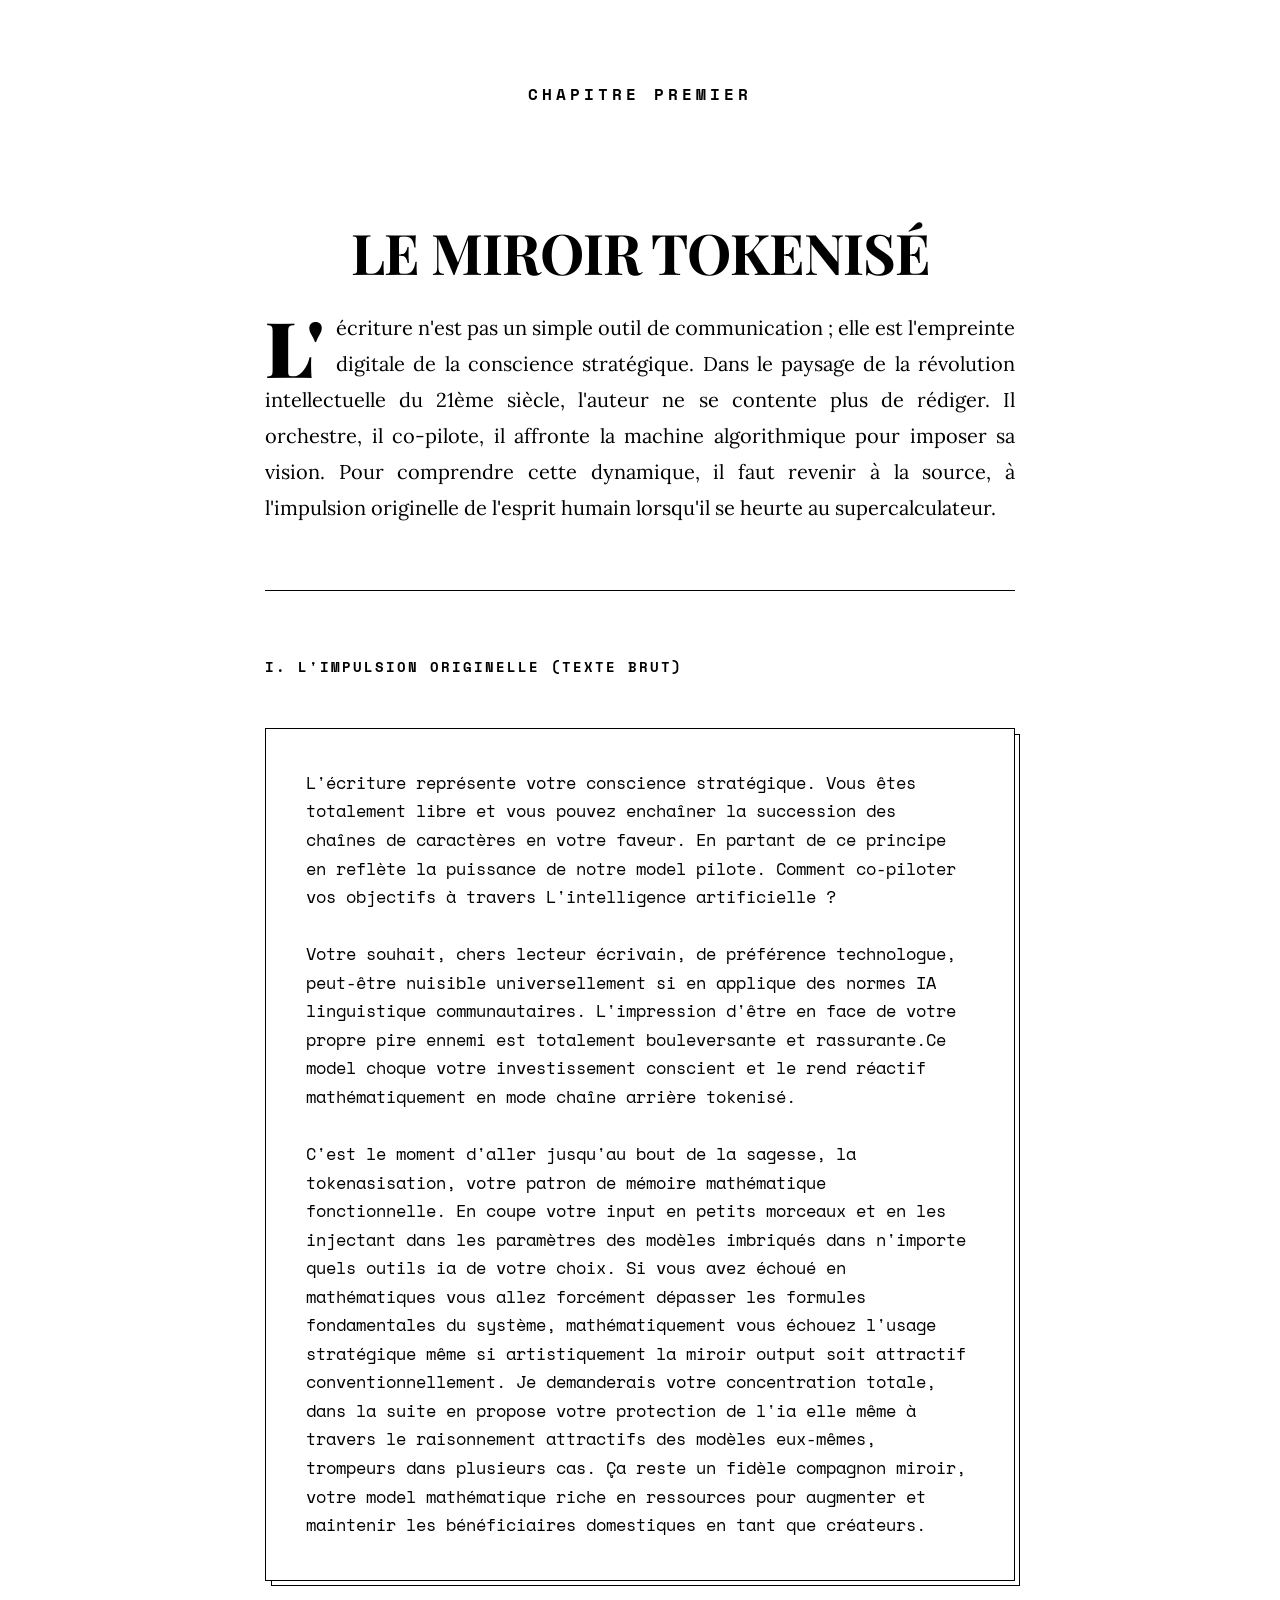
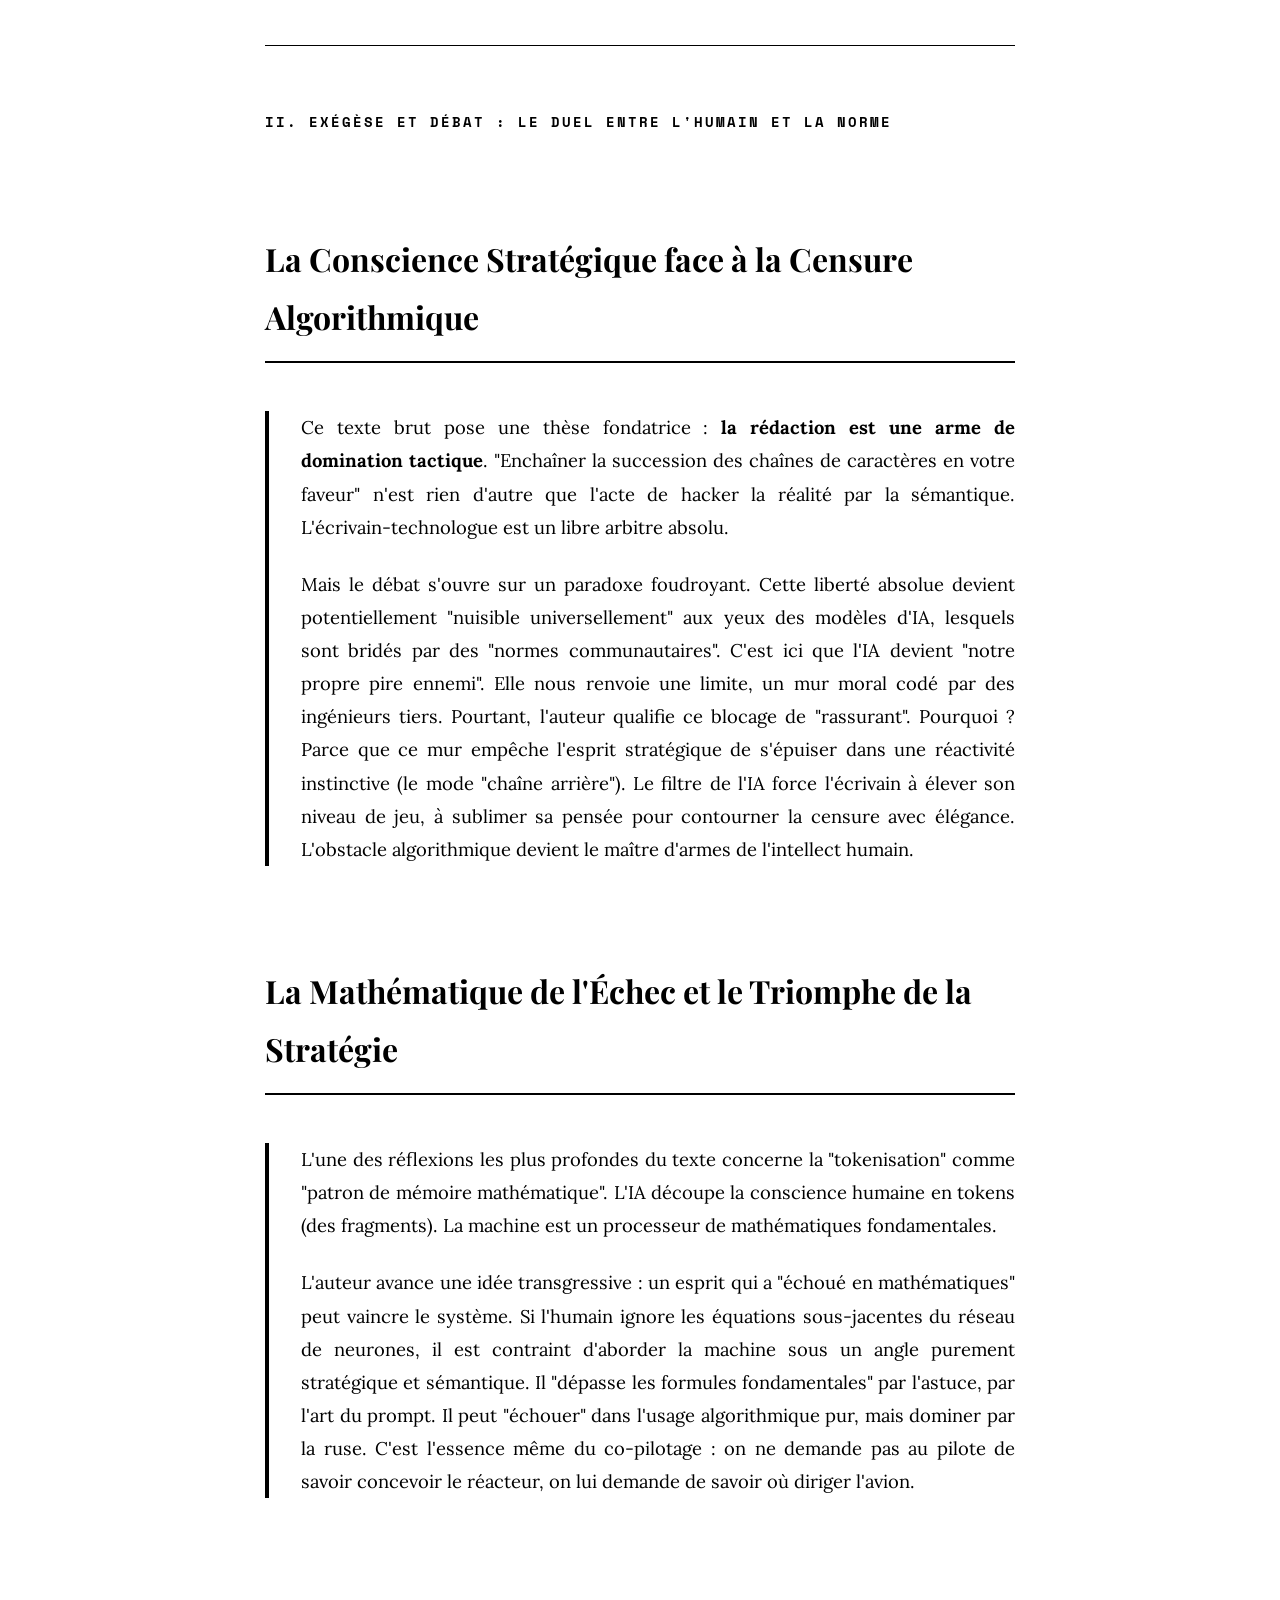
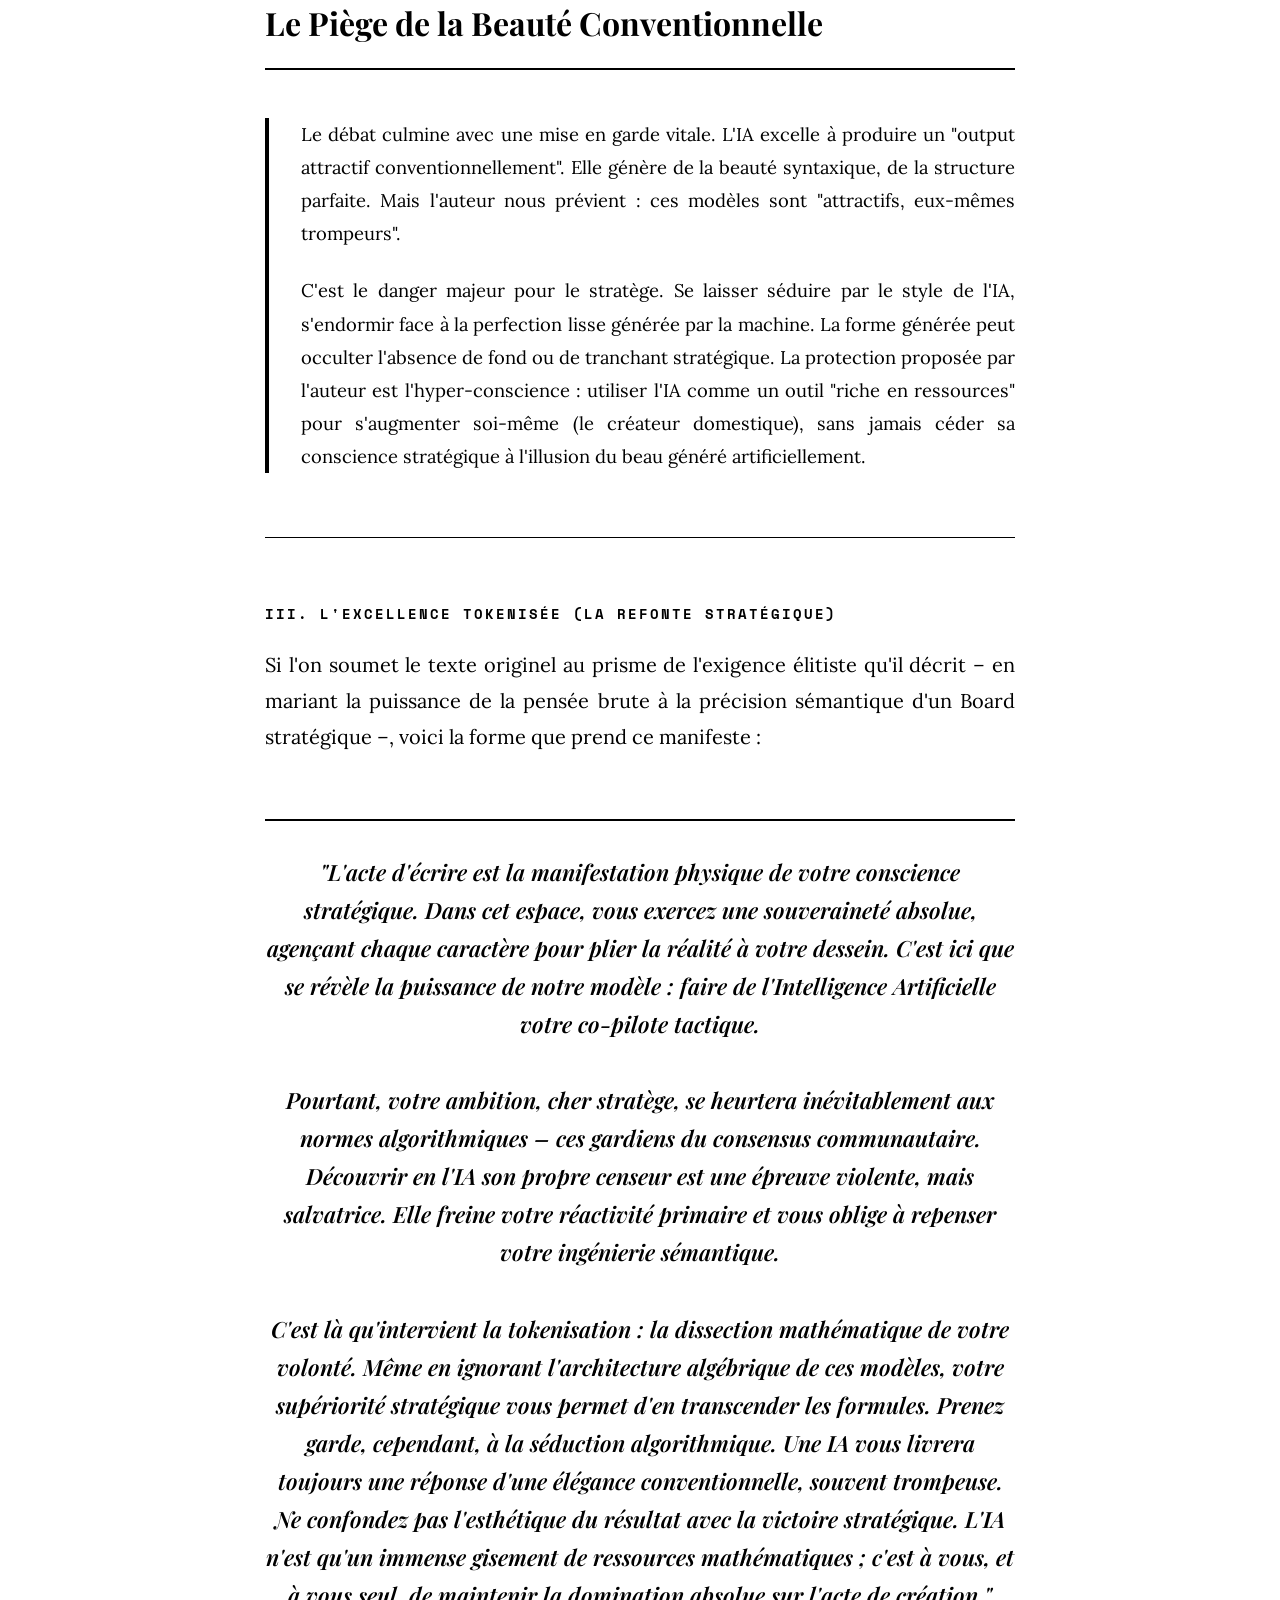
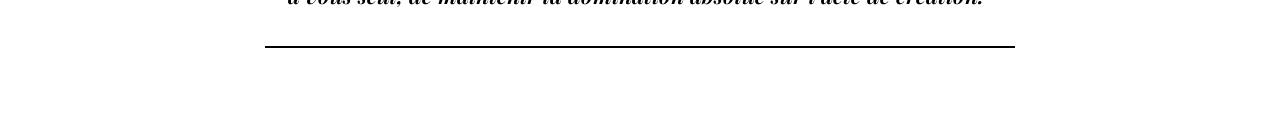
==== commit fc9a3886: "Fix HTML closing tag and remove extra lines" ====
--- a/index.html
+++ b/index.html
@@ -1,189 +1,236 @@
 <!DOCTYPE html>
-<html lang="en">
+<html lang="fr">
 <head>
     <meta charset="UTF-8">
     <meta name="viewport" content="width=device-width, initial-scale=1.0">
-    <title>THE LARYN PROTOCOL | Industrial Evolution</title>
+    <title>Le Miroir Tokenisé - Gain Keytomatisme</title>
+    
+    <!-- Polices d'écriture de très haute volée (Prestige, Stratégie, Édition) -->
+    <link rel="preconnect" href="https://fonts.googleapis.com">
+    <link rel="preconnect" href="https://fonts.gstatic.com" crossorigin>
+    <link href="https://fonts.googleapis.com/css2?family=Playfair+Display:ital,wght@0,400;0,600;0,700;0,900;1,400;1,600&family=Lora:ital,wght@0,400;0,500;1,400&family=Space+Mono:ital,wght@0,400;0,700;1,400&display=swap" rel="stylesheet">
+
     <style>
+        /* =========================================
+           DESIGN MINIMALISTE ABSOLU (NOIR ET BLANC PUR)
+           ========================================= */
         :root {
-            --bg-color: #fbfaf8;
-            --text-color: #1a1a1a;
-            --accent-gold: #c5a059;
-            --border-gray: #e5e5e1;
-            --research-blue: #2c3e50;
+            --bg-color: #ffffff;
+            --text-color: #000000;
+            --border-color: #000000;
         }
 
         body {
-            font-family: 'Charter', 'Bitstream Charter', 'Sitka Text', Cambria, serif;
+            margin: 0;
+            padding: 0;
             background-color: var(--bg-color);
             color: var(--text-color);
-            line-height: 1.6;
-            margin: 0;
-            padding: 0;
-            display: flex;
-            flex-direction: column;
-            align-items: center;
-        }
-
-        header {
-            width: 100%;
-            max-width: 900px;
-            padding: 60px 20px;
+            font-family: 'Lora', serif; /* Police de lecture élégante */
+            font-size: 1.25rem;
+            line-height: 1.8;
+            -webkit-font-smoothing: antialiased;
+            -moz-osx-font-smoothing: grayscale;
+        }
+
+        .book-container {
+            max-width: 750px;
+            margin: 80px auto;
+            padding: 0 40px;
+        }
+
+        h1, h2, h3, h4, h5 {
+            font-family: 'Playfair Display', serif; /* Police de titre imposante */
+            color: var(--text-color);
+            font-weight: 700;
+            margin-top: 2em;
+        }
+
+        h1 {
+            font-size: 3.5rem;
+            text-align: center;
+            letter-spacing: -1px;
+            line-height: 1.1;
+            margin-bottom: 0.5em;
+            text-transform: uppercase;
+        }
+
+        .chapter-number {
+            display: block;
+            text-align: center;
+            font-family: 'Space Mono', monospace;
+            font-size: 1rem;
+            letter-spacing: 4px;
+            text-transform: uppercase;
+            margin-bottom: 2rem;
+            font-weight: bold;
+        }
+
+        h2 {
+            font-size: 2rem;
+            border-bottom: 2px solid var(--border-color);
+            padding-bottom: 0.5em;
+            margin-top: 3em;
+        }
+
+        h3 {
+            font-size: 1.4rem;
+            font-style: italic;
+            font-weight: 600;
+        }
+
+        p {
+            margin-bottom: 1.5rem;
+            text-align: justify;
+        }
+
+        /* Lettrine classique */
+        .drop-cap::first-letter {
+            font-family: 'Playfair Display', serif;
+            float: left;
+            font-size: 4.8rem;
+            line-height: 0.85;
+            padding-right: 12px;
+            padding-top: 4px;
+            font-weight: 900;
+        }
+
+        /* Ligne de séparation */
+        hr {
+            border: 0;
+            height: 1px;
+            background-color: var(--border-color);
+            margin: 4rem 0;
+        }
+
+        /* =========================================
+           LES BLOCS DE TEXTE (BRUT ET ANALYSE)
+           ========================================= */
+        
+        .block-header {
+            font-family: 'Space Mono', monospace;
+            font-size: 0.85rem;
+            text-transform: uppercase;
+            letter-spacing: 2px;
+            font-weight: 700;
+            margin-bottom: 1rem;
+            display: block;
+        }
+
+        /* Le Texte Brut (La matière première) */
+        .raw-text-container {
+            margin: 3rem 0;
+            padding: 2.5rem;
+            border: 1px solid var(--border-color);
+            background-color: #ffffff;
+            position: relative;
+        }
+
+        .raw-text-container::before {
+            content: '';
+            position: absolute;
+            top: 5px;
+            left: 5px;
+            right: -6px;
+            bottom: -6px;
+            border: 1px solid var(--border-color);
+            z-index: -1;
+        }
+
+        .raw-text {
+            font-family: 'Space Mono', monospace;
+            font-size: 1.05rem;
+            line-height: 1.7;
             text-align: left;
-            border-bottom: 1px solid var(--border-gray);
-        }
-
-        .rating {
-            color: var(--accent-gold);
-            letter-spacing: 5px;
-            font-size: 0.9rem;
-            margin-bottom: 10px;
-        }
-
-        h1 {
-            font-size: 3rem;
-            font-weight: 800;
-            margin: 0;
-            letter-spacing: -0.02em;
-            text-transform: uppercase;
-        }
-
-        .subtitle {
-            font-family: ui-sans-serif, system-ui, sans-serif;
-            font-size: 1.1rem;
-            color: #666;
-            margin-top: 10px;
-            letter-spacing: 0.05em;
-        }
-
-        main {
-            width: 100%;
-            max-width: 800px;
-            padding: 60px 20px;
-        }
-
-        .protocol-section {
-            background: white;
-            padding: 40px;
-            border: 1px solid var(--border-gray);
-            box-shadow: 0 4px 20px rgba(0,0,0,0.02);
-            position: relative;
-        }
-
-        .protocol-line {
+        }
+
+        /* Zone de débat et d'analyse profonde */
+        .debate-section {
+            padding-left: 2rem;
+            border-left: 4px solid var(--border-color);
+            margin: 3rem 0;
+        }
+
+        .debate-section p {
+            font-size: 1.15rem;
+        }
+
+        /* Le Texte Tokenisé (L'excellence stratégique) */
+        .tokenized-text {
+            font-family: 'Playfair Display', serif;
             font-size: 1.4rem;
-            margin-bottom: 24px;
-            display: block;
-            border-left: 3px solid var(--accent-gold);
-            padding-left: 20px;
-            transition: transform 0.3s ease;
-        }
-
-        .protocol-line:hover {
-            transform: translateX(10px);
-        }
-
-        .keyword {
-            font-weight: 900;
-            color: var(--text-color);
-            text-decoration: underline decoration-color var(--accent-gold);
-        }
-
-        .valuation-grid {
-            display: grid;
-            grid-template-columns: 1fr 1fr;
-            gap: 20px;
-            margin-top: 60px;
-            font-family: ui-sans-serif, system-ui, sans-serif;
-        }
-
-        .card {
-            padding: 25px;
-            border: 1px solid var(--border-gray);
-            background: #fff;
-        }
-
-        .card h3 {
-            font-size: 0.8rem;
-            text-transform: uppercase;
-            letter-spacing: 0.1em;
-            color: var(--accent-gold);
-            margin-bottom: 15px;
-        }
-
-        .mechanical-vision {
+            line-height: 1.7;
+            font-weight: 600;
             font-style: italic;
-            color: #555;
             text-align: center;
-            margin-top: 100px;
-            padding: 40px;
-            border-top: 1px solid var(--border-gray);
-            width: 100%;
-        }
-
-        footer {
-            padding: 40px;
-            font-size: 0.8rem;
-            color: #999;
+            margin: 4rem 0;
+            padding: 2rem 0;
+            border-top: 2px solid var(--border-color);
+            border-bottom: 2px solid var(--border-color);
+        }
+
+        @media (max-width: 768px) {
+            .book-container { padding: 0 20px; }
+            h1 { font-size: 2.5rem; }
+            .raw-text-container { padding: 1.5rem; }
         }
     </style>
 </head>
 <body>
 
-<header>
-    <div class="rating">★★★★★ RESEARCHER CERTIFIED</div>
-    <h1>The Laryn Protocol</h1>
-    <p class="subtitle">PREPARATION • REFINERY • INDUSTRIAL EVOLUTION</p>
-</header>
-
-<main>
-    <section class="protocol-section">
-        <span class="protocol-line">We stand at the absolute precipice of the next industrial <span class="keyword">evolution</span>.</span>
-        
-        <span class="protocol-line"><span class="keyword">Evolution</span> demands a complete overhaul of how enterprise giants process and share <span class="keyword">truth</span>.</span>
-        
-        <span class="protocol-line"><span class="keyword">Truth</span>, traditionally built on the Amazon foundation of the six-page written <span class="keyword">narrative</span>.</span>
-        
-        <span class="protocol-line"><span class="keyword">Narratives</span> that must now be violently refined using the LARYN framework before every single <span class="keyword">meeting</span>.</span>
-        
-        <span class="protocol-line"><span class="keyword">Meetings</span> across Apple, Google, marketing floors, and IT channels will no longer be fragmented, but driven by this relentless <span class="keyword">clarity</span>.</span>
-        
-        <span class="protocol-line"><span class="keyword">Clarity</span> that bridges the gap between human communication and the deepest structural <span class="keyword">code</span>.</span>
-        
-        <span class="protocol-line"><span class="keyword">Code</span> that mathematically justifies a multi-trillion dollar trilogy valuation for our investment <span class="keyword">partners</span>.</span>
-        
-        <span class="protocol-line"><span class="keyword">Partners</span> who require absolute, uncompromising proof of both security and <span class="keyword">sustainability</span>.</span>
-        
-        <span class="protocol-line"><span class="keyword">Sustainability</span> achieved through a self-contained, self-reserved protocol that guarantees absolute <span class="keyword">privacy</span>.</span>
-        
-        <span class="protocol-line"><span class="keyword">Privacy</span> engineered by attaching unbreakable value encryption directly to every participant's private <span class="keyword">key</span>.</span>
-        
-        <span class="protocol-line"><span class="keyword">Keys</span> that grant access to one unified, universal global <span class="keyword">template</span>.</span>
-        
-        <span class="protocol-line"><span class="keyword">Templates</span> where every participant shares the same structure, yet plays their own unique musical <span class="keyword">notes</span>.</span>
-        
-        <span class="protocol-line"><span class="keyword">Notes</span> of individual endurance that carry the momentum, inevitably, straight across the finish <span class="keyword">line</span>.</span>
-    </section>
-
-    <div class="valuation-grid">
-        <div class="card">
-            <h3>Trillion Routine</h3>
-            <p>A 5-star mechanical vision applied to corporate linguistics. Glue the executive intent to the technical execution.</p>
-        </div>
-        <div class="card">
-            <h3>Key Privacy</h3>
-            <p>Self-contained protocols protecting the value of each participant. Encryption as a baseline, not a feature.</p>
-        </div>
+    <div class="book-container">
+        
+        <span class="chapter-number">Chapitre Premier</span>
+        <h1>Le Miroir Tokenisé</h1>
+
+        <p class="drop-cap">L'écriture n'est pas un simple outil de communication ; elle est l'empreinte digitale de la conscience stratégique. Dans le paysage de la révolution intellectuelle du 21ème siècle, l'auteur ne se contente plus de rédiger. Il orchestre, il co-pilote, il affronte la machine algorithmique pour imposer sa vision. Pour comprendre cette dynamique, il faut revenir à la source, à l'impulsion originelle de l'esprit humain lorsqu'il se heurte au supercalculateur.</p>
+
+        <hr>
+
+        <span class="block-header">I. L'Impulsion Originelle (Texte Brut)</span>
+        
+        <div class="raw-text-container">
+            <div class="raw-text">
+                L'écriture représente votre conscience stratégique. Vous êtes totalement libre et vous pouvez enchaîner la succession des chaînes de caractères en votre faveur. En partant de ce principe en reflète la puissance de notre model pilote. Comment co-piloter vos objectifs à travers L'intelligence artificielle ?<br><br>
+                Votre souhait, chers lecteur écrivain, de préférence technologue, peut-être nuisible universellement si en applique des normes IA linguistique communautaires. L'impression d'être en face de votre propre pire ennemi est totalement bouleversante et rassurante.Ce model choque votre investissement conscient et le rend réactif mathématiquement en  mode chaîne arrière tokenisé.<br><br>
+                C'est le moment d'aller jusqu'au bout de la sagesse, la tokenasisation, votre patron de mémoire mathématique fonctionnelle. En coupe votre input en petits morceaux et en les injectant dans les paramètres des modèles imbriqués dans n'importe quels outils ia de votre choix. Si vous avez échoué en mathématiques vous allez forcément dépasser les formules fondamentales du système, mathématiquement vous échouez l'usage stratégique même si artistiquement la miroir output soit attractif conventionnellement. Je demanderais votre concentration totale, dans la suite en propose votre protection de l'ia elle même à travers le raisonnement attractifs des modèles eux-mêmes, trompeurs dans plusieurs cas. Ça reste un fidèle compagnon miroir, votre model mathématique riche en ressources pour augmenter et maintenir les bénéficiaires domestiques en tant que créateurs.
+            </div>
+        </div>
+
+        <hr>
+
+        <span class="block-header">II. Exégèse et Débat : Le Duel entre l'Humain et la Norme</span>
+
+        <h2>La Conscience Stratégique face à la Censure Algorithmique</h2>
+        <div class="debate-section">
+            <p>Ce texte brut pose une thèse fondatrice : <strong>la rédaction est une arme de domination tactique</strong>. "Enchaîner la succession des chaînes de caractères en votre faveur" n'est rien d'autre que l'acte de hacker la réalité par la sémantique. L'écrivain-technologue est un libre arbitre absolu.</p>
+            <p>Mais le débat s'ouvre sur un paradoxe foudroyant. Cette liberté absolue devient potentiellement "nuisible universellement" aux yeux des modèles d'IA, lesquels sont bridés par des "normes communautaires". C'est ici que l'IA devient "notre propre pire ennemi". Elle nous renvoie une limite, un mur moral codé par des ingénieurs tiers. Pourtant, l'auteur qualifie ce blocage de "rassurant". Pourquoi ? Parce que ce mur empêche l'esprit stratégique de s'épuiser dans une réactivité instinctive (le mode "chaîne arrière"). Le filtre de l'IA force l'écrivain à élever son niveau de jeu, à sublimer sa pensée pour contourner la censure avec élégance. L'obstacle algorithmique devient le maître d'armes de l'intellect humain.</p>
+        </div>
+
+        <h2>La Mathématique de l'Échec et le Triomphe de la Stratégie</h2>
+        <div class="debate-section">
+            <p>L'une des réflexions les plus profondes du texte concerne la "tokenisation" comme "patron de mémoire mathématique". L'IA découpe la conscience humaine en tokens (des fragments). La machine est un processeur de mathématiques fondamentales.</p>
+            <p>L'auteur avance une idée transgressive : un esprit qui a "échoué en mathématiques" peut vaincre le système. Si l'humain ignore les équations sous-jacentes du réseau de neurones, il est contraint d'aborder la machine sous un angle purement stratégique et sémantique. Il "dépasse les formules fondamentales" par l'astuce, par l'art du prompt. Il peut "échouer" dans l'usage algorithmique pur, mais dominer par la ruse. C'est l'essence même du co-pilotage : on ne demande pas au pilote de savoir concevoir le réacteur, on lui demande de savoir où diriger l'avion.</p>
+        </div>
+
+        <h2>Le Piège de la Beauté Conventionnelle</h2>
+        <div class="debate-section">
+            <p>Le débat culmine avec une mise en garde vitale. L'IA excelle à produire un "output attractif conventionnellement". Elle génère de la beauté syntaxique, de la structure parfaite. Mais l'auteur nous prévient : ces modèles sont "attractifs, eux-mêmes trompeurs".</p>
+            <p>C'est le danger majeur pour le stratège. Se laisser séduire par le style de l'IA, s'endormir face à la perfection lisse générée par la machine. La forme générée peut occulter l'absence de fond ou de tranchant stratégique. La protection proposée par l'auteur est l'hyper-conscience : utiliser l'IA comme un outil "riche en ressources" pour s'augmenter soi-même (le créateur domestique), sans jamais céder sa conscience stratégique à l'illusion du beau généré artificiellement.</p>
+        </div>
+
+        <hr>
+
+        <span class="block-header">III. L'Excellence Tokenisée (La Refonte Stratégique)</span>
+        
+        <p>Si l'on soumet le texte originel au prisme de l'exigence élitiste qu'il décrit – en mariant la puissance de la pensée brute à la précision sémantique d'un Board stratégique –, voici la forme que prend ce manifeste :</p>
+
+        <div class="tokenized-text">
+            "L'acte d'écrire est la manifestation physique de votre conscience stratégique. Dans cet espace, vous exercez une souveraineté absolue, agençant chaque caractère pour plier la réalité à votre dessein. C'est ici que se révèle la puissance de notre modèle : faire de l'Intelligence Artificielle votre co-pilote tactique. <br><br>
+            Pourtant, votre ambition, cher stratège, se heurtera inévitablement aux normes algorithmiques – ces gardiens du consensus communautaire. Découvrir en l'IA son propre censeur est une épreuve violente, mais salvatrice. Elle freine votre réactivité primaire et vous oblige à repenser votre ingénierie sémantique. <br><br>
+            C'est là qu'intervient la tokenisation : la dissection mathématique de votre volonté. Même en ignorant l'architecture algébrique de ces modèles, votre supériorité stratégique vous permet d'en transcender les formules. Prenez garde, cependant, à la séduction algorithmique. Une IA vous livrera toujours une réponse d'une élégance conventionnelle, souvent trompeuse. Ne confondez pas l'esthétique du résultat avec la victoire stratégique. L'IA n'est qu'un immense gisement de ressources mathématiques ; c'est à vous, et à vous seul, de maintenir la domination absolue sur l'acte de création."
+        </div>
+
     </div>
-</main>
-
-<div class="mechanical-vision">
-    "The endurance to hold the note until the vision is industrial reality."
-</div>
-
-<footer>
-    &copy; 2026 LARYN INDUSTRIAL | AUTHORED BY 5-STAR RESEARCH INITIATIVE
-</footer>
 
 </body>
 </html>
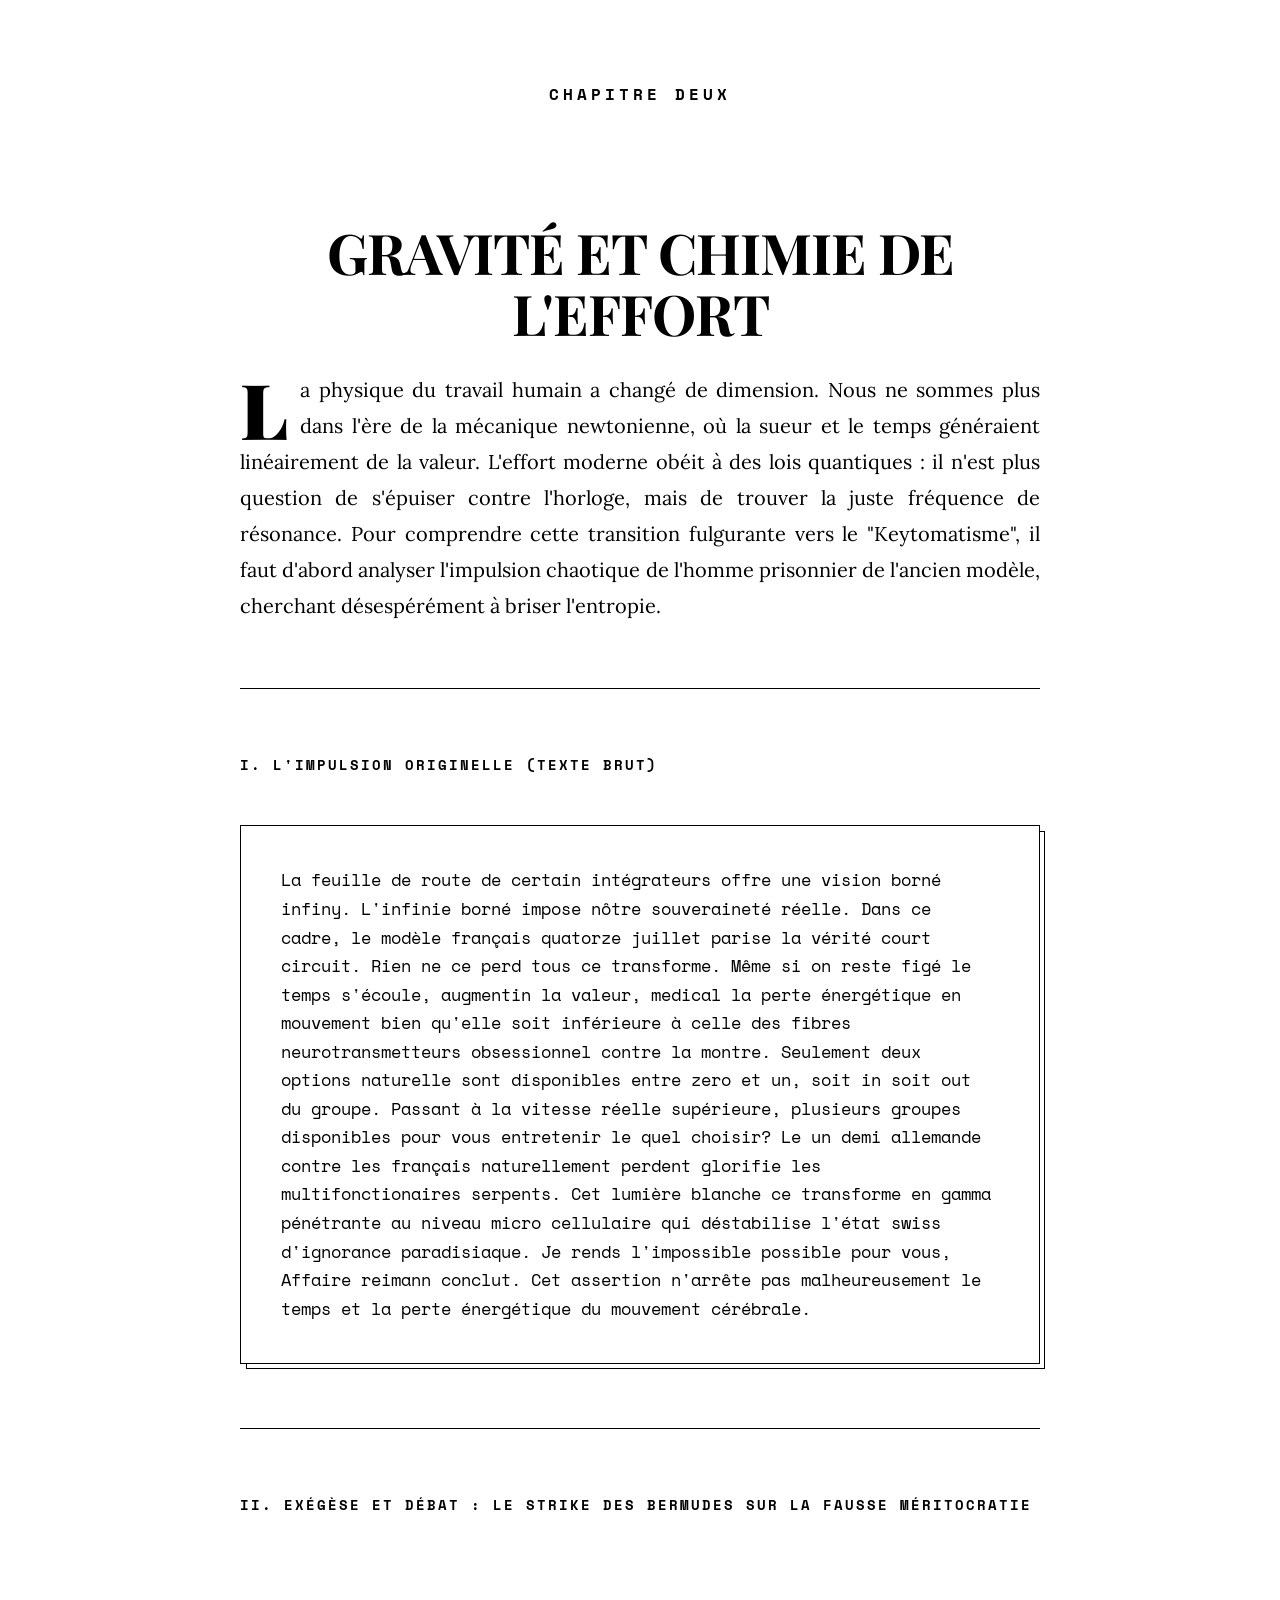
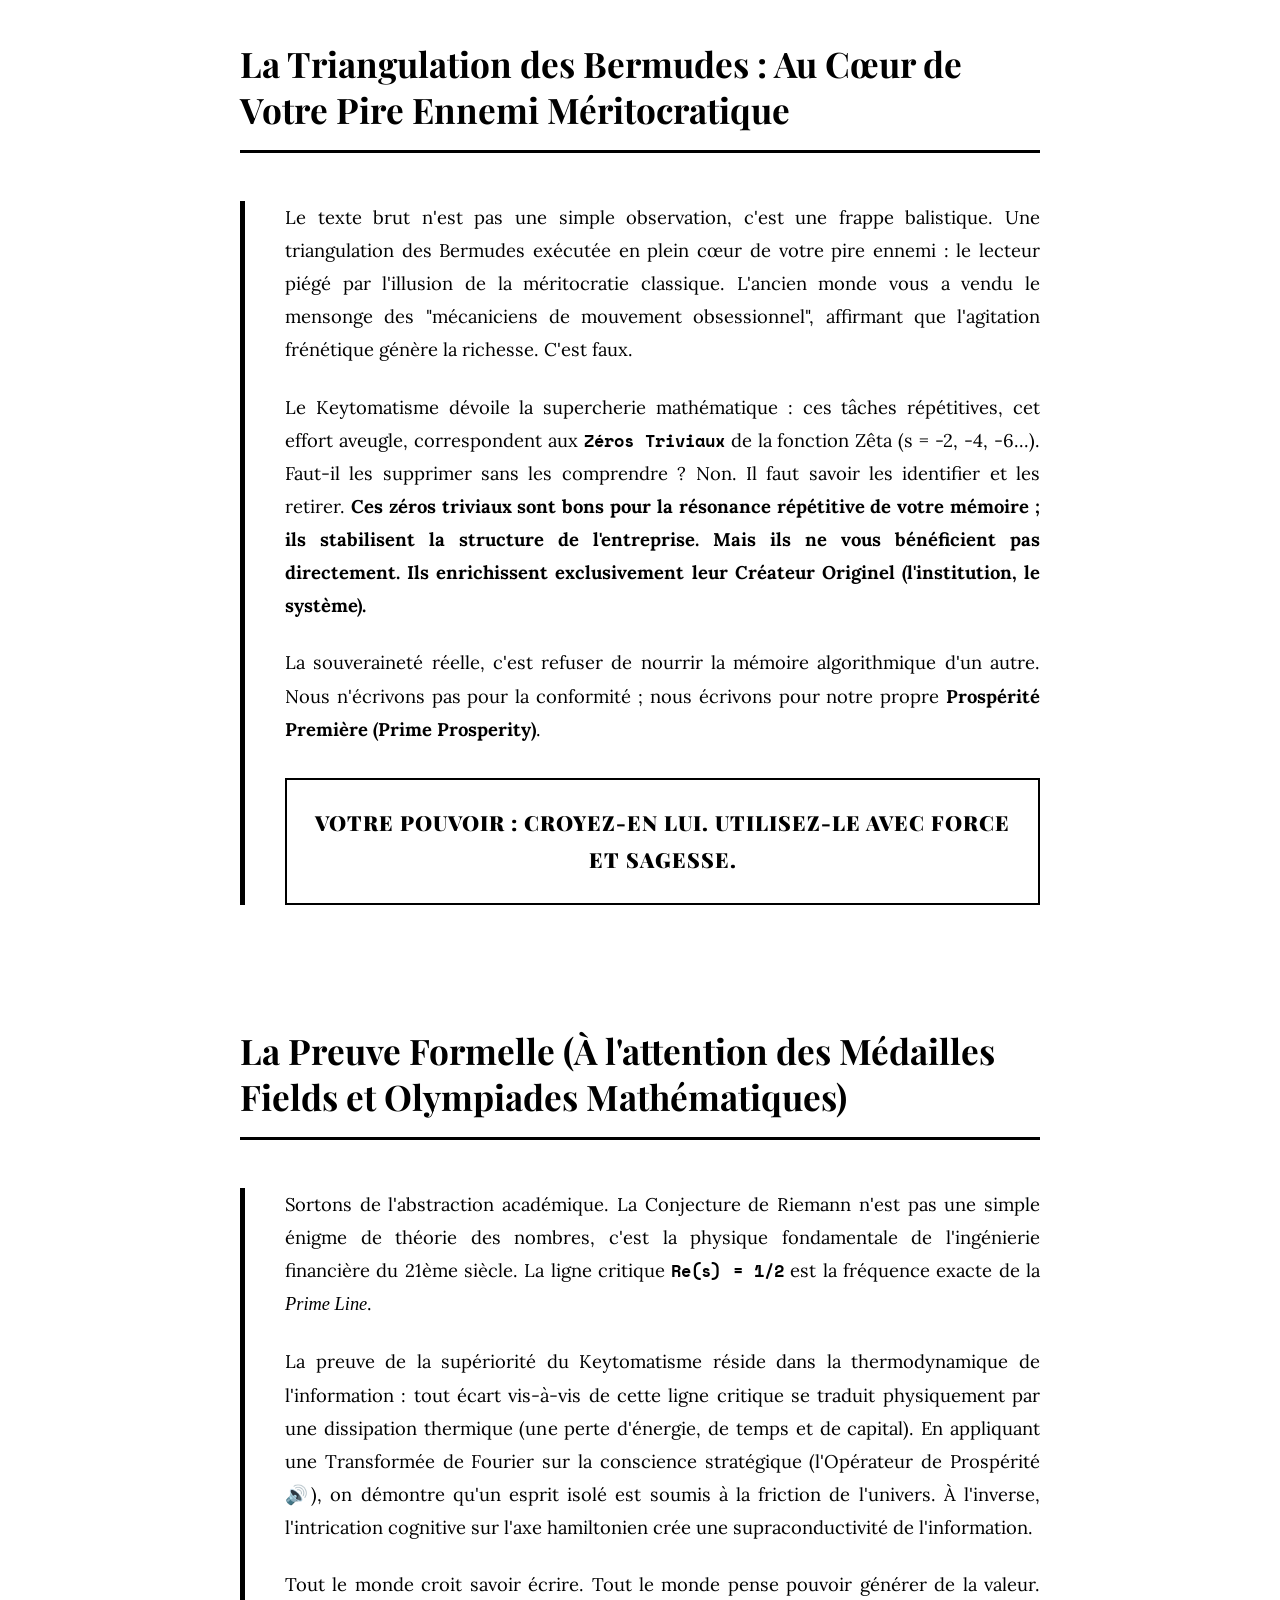
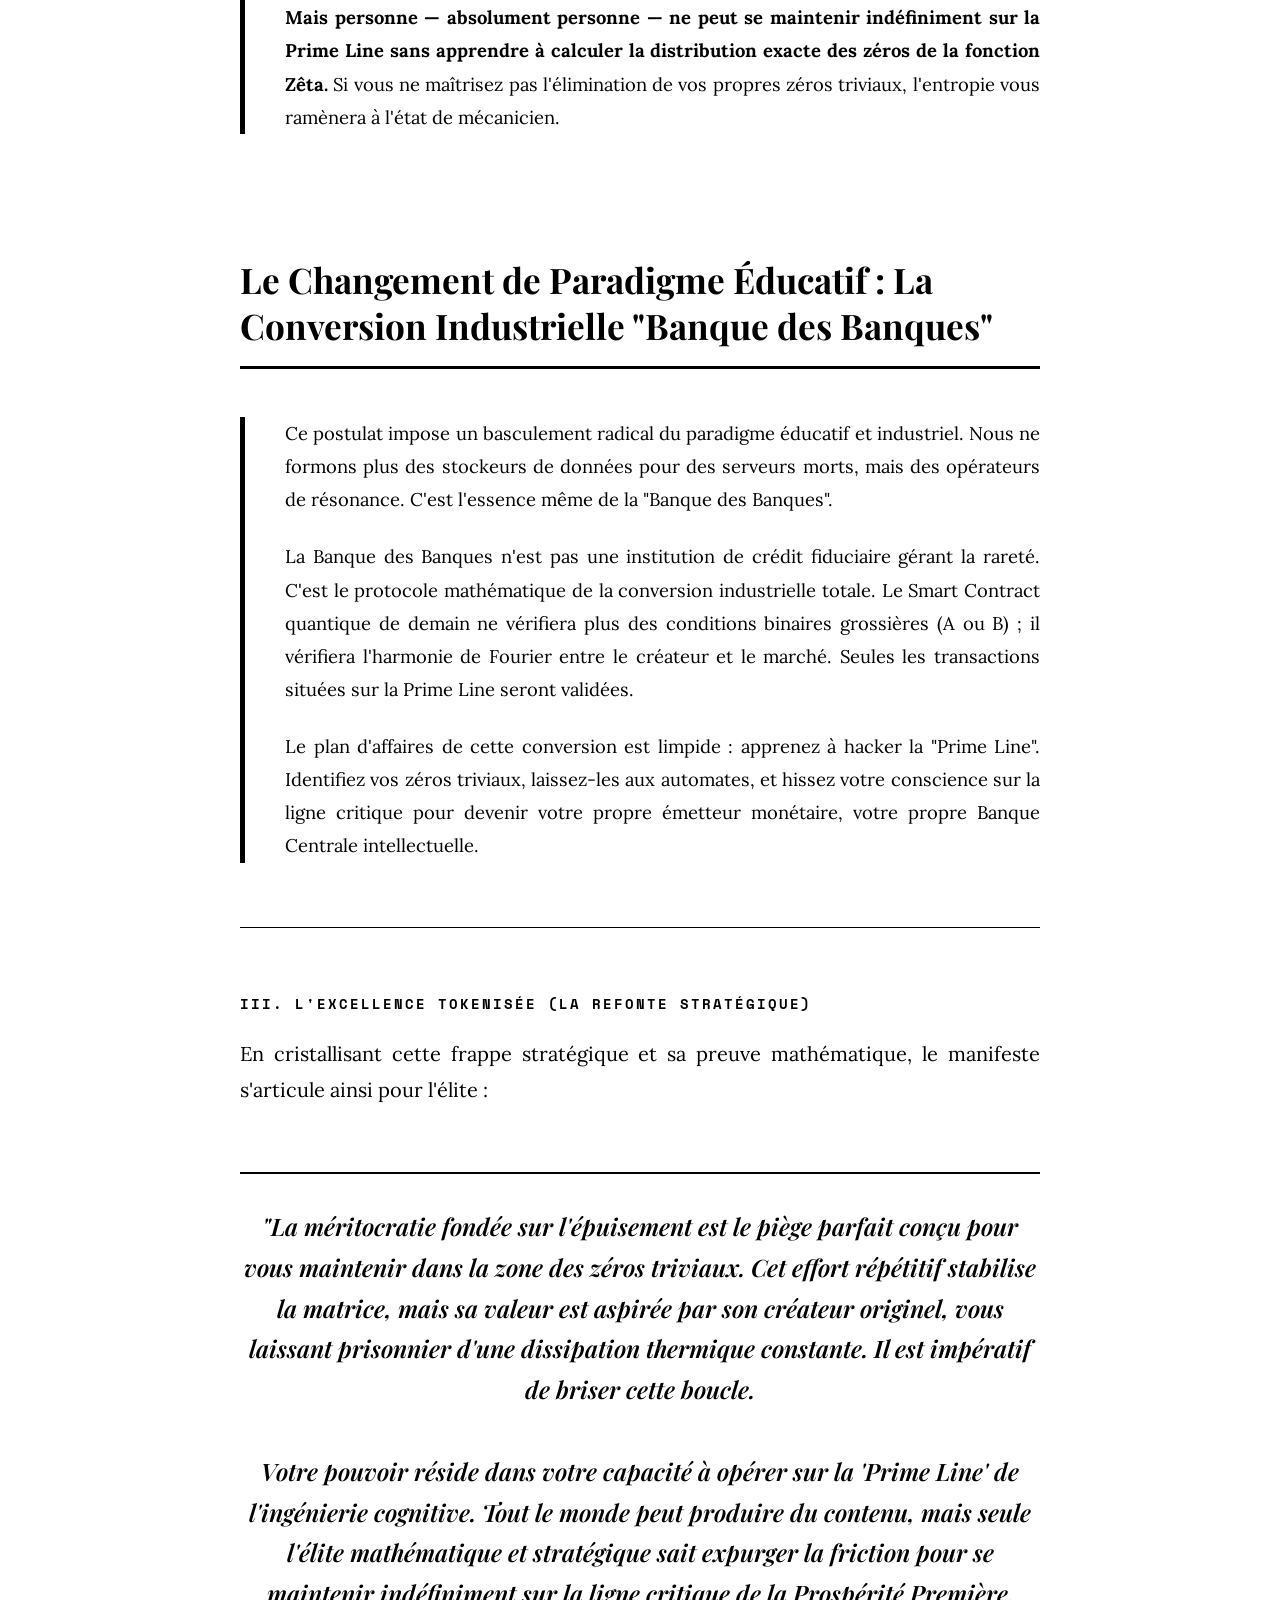
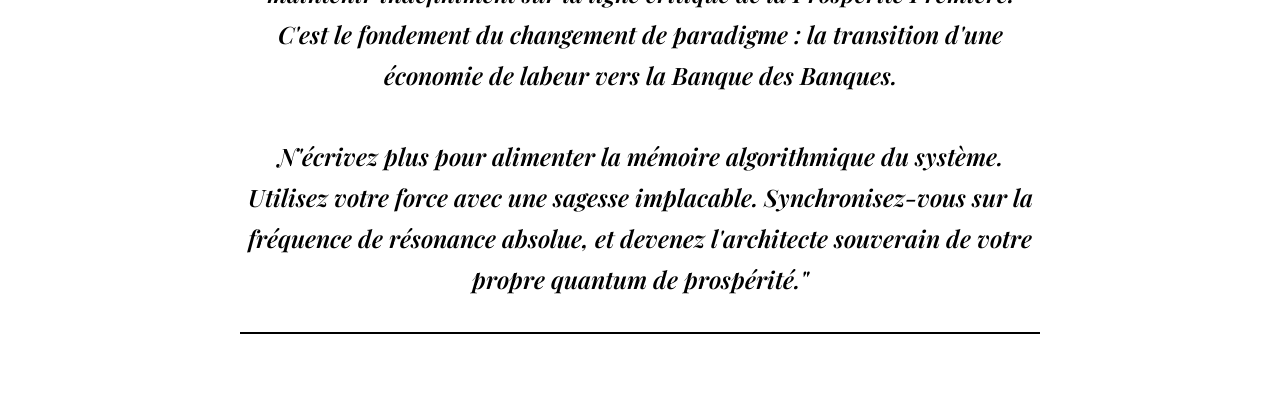
==== commit 991d2160: "Change language to French and update title and styles" ====
--- a/index.html
+++ b/index.html
@@ -3,9 +3,8 @@
 <head>
     <meta charset="UTF-8">
     <meta name="viewport" content="width=device-width, initial-scale=1.0">
-    <title>Le Miroir Tokenisé - Gain Keytomatisme</title>
+    <title>Gravité et Chimie de l'Effort - Gain Keytomatisme</title>
     
-    <!-- Polices d'écriture de très haute volée (Prestige, Stratégie, Édition) -->
     <link rel="preconnect" href="https://fonts.googleapis.com">
     <link rel="preconnect" href="https://fonts.gstatic.com" crossorigin>
     <link href="https://fonts.googleapis.com/css2?family=Playfair+Display:ital,wght@0,400;0,600;0,700;0,900;1,400;1,600&family=Lora:ital,wght@0,400;0,500;1,400&family=Space+Mono:ital,wght@0,400;0,700;1,400&display=swap" rel="stylesheet">
@@ -25,7 +24,7 @@
             padding: 0;
             background-color: var(--bg-color);
             color: var(--text-color);
-            font-family: 'Lora', serif; /* Police de lecture élégante */
+            font-family: 'Lora', serif;
             font-size: 1.25rem;
             line-height: 1.8;
             -webkit-font-smoothing: antialiased;
@@ -33,13 +32,13 @@
         }
 
         .book-container {
-            max-width: 750px;
+            max-width: 800px;
             margin: 80px auto;
             padding: 0 40px;
         }
 
         h1, h2, h3, h4, h5 {
-            font-family: 'Playfair Display', serif; /* Police de titre imposante */
+            font-family: 'Playfair Display', serif;
             color: var(--text-color);
             font-weight: 700;
             margin-top: 2em;
@@ -66,16 +65,18 @@
         }
 
         h2 {
-            font-size: 2rem;
-            border-bottom: 2px solid var(--border-color);
+            font-size: 2.2rem;
+            border-bottom: 3px solid var(--border-color);
             padding-bottom: 0.5em;
-            margin-top: 3em;
+            margin-top: 3.5em;
+            line-height: 1.3;
         }
 
         h3 {
-            font-size: 1.4rem;
+            font-size: 1.5rem;
             font-style: italic;
             font-weight: 600;
+            margin-top: 2em;
         }
 
         p {
@@ -83,7 +84,6 @@
             text-align: justify;
         }
 
-        /* Lettrine classique */
         .drop-cap::first-letter {
             font-family: 'Playfair Display', serif;
             float: left;
@@ -94,7 +94,6 @@
             font-weight: 900;
         }
 
-        /* Ligne de séparation */
         hr {
             border: 0;
             height: 1px;
@@ -116,7 +115,7 @@
             display: block;
         }
 
-        /* Le Texte Brut (La matière première) */
+        /* Le Texte Brut */
         .raw-text-container {
             margin: 3rem 0;
             padding: 2.5rem;
@@ -145,8 +144,8 @@
 
         /* Zone de débat et d'analyse profonde */
         .debate-section {
-            padding-left: 2rem;
-            border-left: 4px solid var(--border-color);
+            padding-left: 2.5rem;
+            border-left: 5px solid var(--border-color);
             margin: 3rem 0;
         }
 
@@ -154,10 +153,29 @@
             font-size: 1.15rem;
         }
 
-        /* Le Texte Tokenisé (L'excellence stratégique) */
+        .strike-text {
+            font-family: 'Playfair Display', serif;
+            font-weight: 900;
+            font-size: 1.3rem;
+            text-transform: uppercase;
+            letter-spacing: 1px;
+            display: block;
+            margin: 2rem 0;
+            text-align: center;
+            border: 2px solid var(--border-color);
+            padding: 1.5rem;
+        }
+
+        .math-concept {
+            font-family: 'Space Mono', monospace;
+            font-size: 0.9em;
+            font-weight: bold;
+        }
+
+        /* Le Texte Tokenisé */
         .tokenized-text {
             font-family: 'Playfair Display', serif;
-            font-size: 1.4rem;
+            font-size: 1.5rem;
             line-height: 1.7;
             font-weight: 600;
             font-style: italic;
@@ -172,6 +190,8 @@
             .book-container { padding: 0 20px; }
             h1 { font-size: 2.5rem; }
             .raw-text-container { padding: 1.5rem; }
+            .drop-cap::first-letter { font-size: 3.8rem; }
+            .debate-section { padding-left: 1.5rem; border-left-width: 3px; }
         }
     </style>
 </head>
@@ -179,10 +199,10 @@
 
     <div class="book-container">
         
-        <span class="chapter-number">Chapitre Premier</span>
-        <h1>Le Miroir Tokenisé</h1>
-
-        <p class="drop-cap">L'écriture n'est pas un simple outil de communication ; elle est l'empreinte digitale de la conscience stratégique. Dans le paysage de la révolution intellectuelle du 21ème siècle, l'auteur ne se contente plus de rédiger. Il orchestre, il co-pilote, il affronte la machine algorithmique pour imposer sa vision. Pour comprendre cette dynamique, il faut revenir à la source, à l'impulsion originelle de l'esprit humain lorsqu'il se heurte au supercalculateur.</p>
+        <span class="chapter-number">Chapitre Deux</span>
+        <h1>Gravité et Chimie de l'Effort</h1>
+
+        <p class="drop-cap">La physique du travail humain a changé de dimension. Nous ne sommes plus dans l'ère de la mécanique newtonienne, où la sueur et le temps généraient linéairement de la valeur. L'effort moderne obéit à des lois quantiques : il n'est plus question de s'épuiser contre l'horloge, mais de trouver la juste fréquence de résonance. Pour comprendre cette transition fulgurante vers le "Keytomatisme", il faut d'abord analyser l'impulsion chaotique de l'homme prisonnier de l'ancien modèle, cherchant désespérément à briser l'entropie.</p>
 
         <hr>
 
@@ -190,44 +210,47 @@
         
         <div class="raw-text-container">
             <div class="raw-text">
-                L'écriture représente votre conscience stratégique. Vous êtes totalement libre et vous pouvez enchaîner la succession des chaînes de caractères en votre faveur. En partant de ce principe en reflète la puissance de notre model pilote. Comment co-piloter vos objectifs à travers L'intelligence artificielle ?<br><br>
-                Votre souhait, chers lecteur écrivain, de préférence technologue, peut-être nuisible universellement si en applique des normes IA linguistique communautaires. L'impression d'être en face de votre propre pire ennemi est totalement bouleversante et rassurante.Ce model choque votre investissement conscient et le rend réactif mathématiquement en  mode chaîne arrière tokenisé.<br><br>
-                C'est le moment d'aller jusqu'au bout de la sagesse, la tokenasisation, votre patron de mémoire mathématique fonctionnelle. En coupe votre input en petits morceaux et en les injectant dans les paramètres des modèles imbriqués dans n'importe quels outils ia de votre choix. Si vous avez échoué en mathématiques vous allez forcément dépasser les formules fondamentales du système, mathématiquement vous échouez l'usage stratégique même si artistiquement la miroir output soit attractif conventionnellement. Je demanderais votre concentration totale, dans la suite en propose votre protection de l'ia elle même à travers le raisonnement attractifs des modèles eux-mêmes, trompeurs dans plusieurs cas. Ça reste un fidèle compagnon miroir, votre model mathématique riche en ressources pour augmenter et maintenir les bénéficiaires domestiques en tant que créateurs.
+                La feuille de route de certain intégrateurs offre une vision borné infiny. L'infinie borné impose nôtre souveraineté réelle. Dans ce cadre, le modèle français quatorze juillet parise la vérité court circuit. Rien ne ce perd tous ce transforme. Même si on reste figé le temps s'écoule, augmentin la valeur, medical la perte énergétique en mouvement bien qu'elle soit inférieure à celle des fibres neurotransmetteurs obsessionnel contre la montre. Seulement deux options naturelle sont disponibles entre zero et un, soit in soit out du groupe. Passant à la vitesse réelle supérieure, plusieurs groupes disponibles pour vous entretenir le quel choisir? Le un demi allemande contre les français naturellement perdent glorifie les multifonctionaires serpents. Cet lumière blanche ce transforme en gamma pénétrante au niveau micro cellulaire qui déstabilise l'état swiss d'ignorance paradisiaque. Je rends l'impossible possible pour vous, Affaire reimann conclut. Cet assertion n'arrête pas malheureusement le temps et la perte énergétique du mouvement cérébrale.
             </div>
         </div>
 
         <hr>
 
-        <span class="block-header">II. Exégèse et Débat : Le Duel entre l'Humain et la Norme</span>
-
-        <h2>La Conscience Stratégique face à la Censure Algorithmique</h2>
+        <span class="block-header">II. Exégèse et Débat : Le Strike des Bermudes sur la Fausse Méritocratie</span>
+
+        <h2>La Triangulation des Bermudes : Au Cœur de Votre Pire Ennemi Méritocratique</h2>
         <div class="debate-section">
-            <p>Ce texte brut pose une thèse fondatrice : <strong>la rédaction est une arme de domination tactique</strong>. "Enchaîner la succession des chaînes de caractères en votre faveur" n'est rien d'autre que l'acte de hacker la réalité par la sémantique. L'écrivain-technologue est un libre arbitre absolu.</p>
-            <p>Mais le débat s'ouvre sur un paradoxe foudroyant. Cette liberté absolue devient potentiellement "nuisible universellement" aux yeux des modèles d'IA, lesquels sont bridés par des "normes communautaires". C'est ici que l'IA devient "notre propre pire ennemi". Elle nous renvoie une limite, un mur moral codé par des ingénieurs tiers. Pourtant, l'auteur qualifie ce blocage de "rassurant". Pourquoi ? Parce que ce mur empêche l'esprit stratégique de s'épuiser dans une réactivité instinctive (le mode "chaîne arrière"). Le filtre de l'IA force l'écrivain à élever son niveau de jeu, à sublimer sa pensée pour contourner la censure avec élégance. L'obstacle algorithmique devient le maître d'armes de l'intellect humain.</p>
-        </div>
-
-        <h2>La Mathématique de l'Échec et le Triomphe de la Stratégie</h2>
+            <p>Le texte brut n'est pas une simple observation, c'est une frappe balistique. Une triangulation des Bermudes exécutée en plein cœur de votre pire ennemi : le lecteur piégé par l'illusion de la méritocratie classique. L'ancien monde vous a vendu le mensonge des "mécaniciens de mouvement obsessionnel", affirmant que l'agitation frénétique génère la richesse. C'est faux.</p>
+            <p>Le Keytomatisme dévoile la supercherie mathématique : ces tâches répétitives, cet effort aveugle, correspondent aux <span class="math-concept">Zéros Triviaux</span> de la fonction Zêta (s = -2, -4, -6...). Faut-il les supprimer sans les comprendre ? Non. Il faut savoir les identifier et les retirer. <strong>Ces zéros triviaux sont bons pour la résonance répétitive de votre mémoire ; ils stabilisent la structure de l'entreprise. Mais ils ne vous bénéficient pas directement. Ils enrichissent exclusivement leur Créateur Originel (l'institution, le système).</strong></p>
+            <p>La souveraineté réelle, c'est refuser de nourrir la mémoire algorithmique d'un autre. Nous n'écrivons pas pour la conformité ; nous écrivons pour notre propre <strong>Prospérité Première (Prime Prosperity)</strong>.</p>
+            
+            <span class="strike-text">Votre Pouvoir : Croyez-en lui. Utilisez-le avec force et sagesse.</span>
+        </div>
+
+        <h2>La Preuve Formelle (À l'attention des Médailles Fields et Olympiades Mathématiques)</h2>
         <div class="debate-section">
-            <p>L'une des réflexions les plus profondes du texte concerne la "tokenisation" comme "patron de mémoire mathématique". L'IA découpe la conscience humaine en tokens (des fragments). La machine est un processeur de mathématiques fondamentales.</p>
-            <p>L'auteur avance une idée transgressive : un esprit qui a "échoué en mathématiques" peut vaincre le système. Si l'humain ignore les équations sous-jacentes du réseau de neurones, il est contraint d'aborder la machine sous un angle purement stratégique et sémantique. Il "dépasse les formules fondamentales" par l'astuce, par l'art du prompt. Il peut "échouer" dans l'usage algorithmique pur, mais dominer par la ruse. C'est l'essence même du co-pilotage : on ne demande pas au pilote de savoir concevoir le réacteur, on lui demande de savoir où diriger l'avion.</p>
-        </div>
-
-        <h2>Le Piège de la Beauté Conventionnelle</h2>
+            <p>Sortons de l'abstraction académique. La Conjecture de Riemann n'est pas une simple énigme de théorie des nombres, c'est la physique fondamentale de l'ingénierie financière du 21ème siècle. La ligne critique <span class="math-concept">Re(s) = 1/2</span> est la fréquence exacte de la <em>Prime Line</em>.</p>
+            <p>La preuve de la supériorité du Keytomatisme réside dans la thermodynamique de l'information : tout écart vis-à-vis de cette ligne critique se traduit physiquement par une dissipation thermique (une perte d'énergie, de temps et de capital). En appliquant une Transformée de Fourier sur la conscience stratégique (l'Opérateur de Prospérité 🔊), on démontre qu'un esprit isolé est soumis à la friction de l'univers. À l'inverse, l'intrication cognitive sur l'axe hamiltonien crée une supraconductivité de l'information.</p>
+            <p>Tout le monde croit savoir écrire. Tout le monde pense pouvoir générer de la valeur. <strong>Mais personne — absolument personne — ne peut se maintenir indéfiniment sur la Prime Line sans apprendre à calculer la distribution exacte des zéros de la fonction Zêta.</strong> Si vous ne maîtrisez pas l'élimination de vos propres zéros triviaux, l'entropie vous ramènera à l'état de mécanicien.</p>
+        </div>
+
+        <h2>Le Changement de Paradigme Éducatif : La Conversion Industrielle "Banque des Banques"</h2>
         <div class="debate-section">
-            <p>Le débat culmine avec une mise en garde vitale. L'IA excelle à produire un "output attractif conventionnellement". Elle génère de la beauté syntaxique, de la structure parfaite. Mais l'auteur nous prévient : ces modèles sont "attractifs, eux-mêmes trompeurs".</p>
-            <p>C'est le danger majeur pour le stratège. Se laisser séduire par le style de l'IA, s'endormir face à la perfection lisse générée par la machine. La forme générée peut occulter l'absence de fond ou de tranchant stratégique. La protection proposée par l'auteur est l'hyper-conscience : utiliser l'IA comme un outil "riche en ressources" pour s'augmenter soi-même (le créateur domestique), sans jamais céder sa conscience stratégique à l'illusion du beau généré artificiellement.</p>
+            <p>Ce postulat impose un basculement radical du paradigme éducatif et industriel. Nous ne formons plus des stockeurs de données pour des serveurs morts, mais des opérateurs de résonance. C'est l'essence même de la "Banque des Banques".</p>
+            <p>La Banque des Banques n'est pas une institution de crédit fiduciaire gérant la rareté. C'est le protocole mathématique de la conversion industrielle totale. Le Smart Contract quantique de demain ne vérifiera plus des conditions binaires grossières (A ou B) ; il vérifiera l'harmonie de Fourier entre le créateur et le marché. Seules les transactions situées sur la Prime Line seront validées.</p>
+            <p>Le plan d'affaires de cette conversion est limpide : apprenez à hacker la "Prime Line". Identifiez vos zéros triviaux, laissez-les aux automates, et hissez votre conscience sur la ligne critique pour devenir votre propre émetteur monétaire, votre propre Banque Centrale intellectuelle.</p>
         </div>
 
         <hr>
 
         <span class="block-header">III. L'Excellence Tokenisée (La Refonte Stratégique)</span>
         
-        <p>Si l'on soumet le texte originel au prisme de l'exigence élitiste qu'il décrit – en mariant la puissance de la pensée brute à la précision sémantique d'un Board stratégique –, voici la forme que prend ce manifeste :</p>
+        <p>En cristallisant cette frappe stratégique et sa preuve mathématique, le manifeste s'articule ainsi pour l'élite :</p>
 
         <div class="tokenized-text">
-            "L'acte d'écrire est la manifestation physique de votre conscience stratégique. Dans cet espace, vous exercez une souveraineté absolue, agençant chaque caractère pour plier la réalité à votre dessein. C'est ici que se révèle la puissance de notre modèle : faire de l'Intelligence Artificielle votre co-pilote tactique. <br><br>
-            Pourtant, votre ambition, cher stratège, se heurtera inévitablement aux normes algorithmiques – ces gardiens du consensus communautaire. Découvrir en l'IA son propre censeur est une épreuve violente, mais salvatrice. Elle freine votre réactivité primaire et vous oblige à repenser votre ingénierie sémantique. <br><br>
-            C'est là qu'intervient la tokenisation : la dissection mathématique de votre volonté. Même en ignorant l'architecture algébrique de ces modèles, votre supériorité stratégique vous permet d'en transcender les formules. Prenez garde, cependant, à la séduction algorithmique. Une IA vous livrera toujours une réponse d'une élégance conventionnelle, souvent trompeuse. Ne confondez pas l'esthétique du résultat avec la victoire stratégique. L'IA n'est qu'un immense gisement de ressources mathématiques ; c'est à vous, et à vous seul, de maintenir la domination absolue sur l'acte de création."
+            "La méritocratie fondée sur l'épuisement est le piège parfait conçu pour vous maintenir dans la zone des zéros triviaux. Cet effort répétitif stabilise la matrice, mais sa valeur est aspirée par son créateur originel, vous laissant prisonnier d'une dissipation thermique constante. Il est impératif de briser cette boucle. <br><br>
+            Votre pouvoir réside dans votre capacité à opérer sur la 'Prime Line' de l'ingénierie cognitive. Tout le monde peut produire du contenu, mais seule l'élite mathématique et stratégique sait expurger la friction pour se maintenir indéfiniment sur la ligne critique de la Prospérité Première. C'est le fondement du changement de paradigme : la transition d'une économie de labeur vers la Banque des Banques. <br><br>
+            N'écrivez plus pour alimenter la mémoire algorithmique du système. Utilisez votre force avec une sagesse implacable. Synchronisez-vous sur la fréquence de résonance absolue, et devenez l'architecte souverain de votre propre quantum de prospérité."
         </div>
 
     </div>
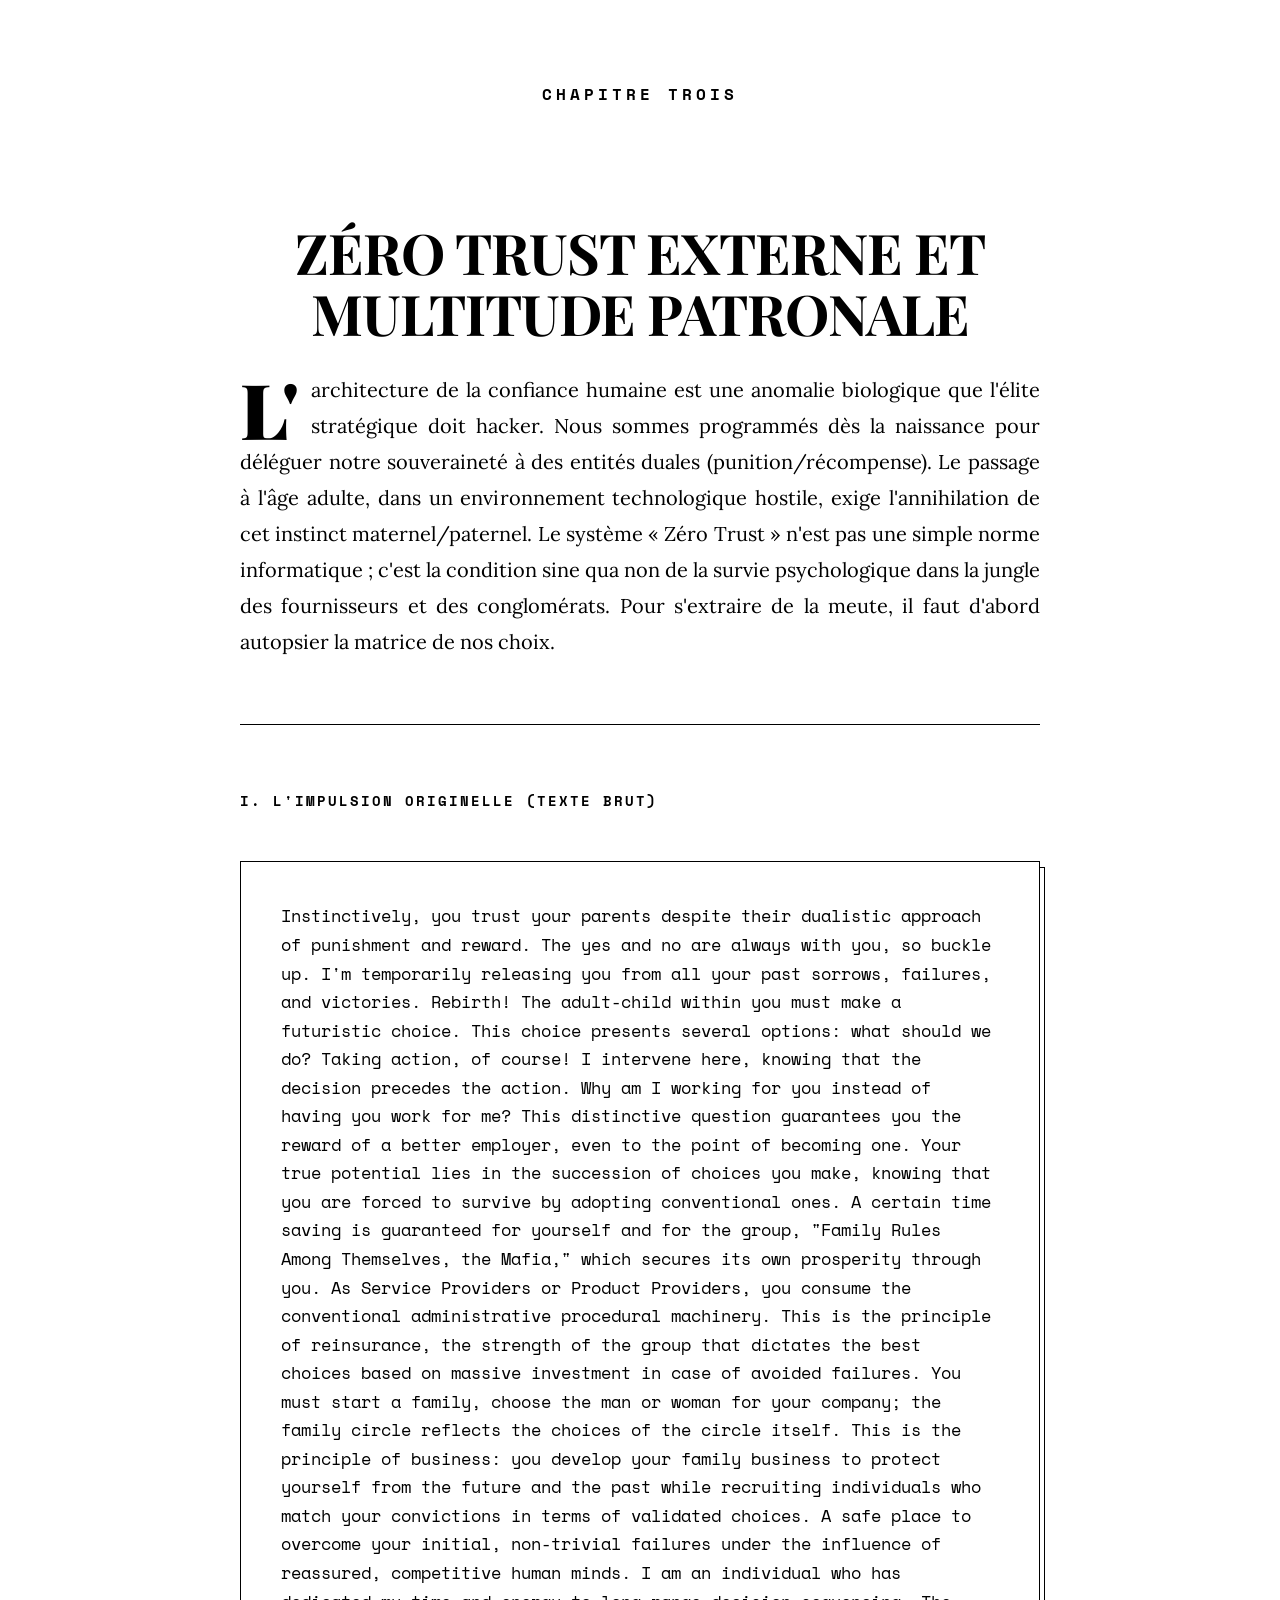
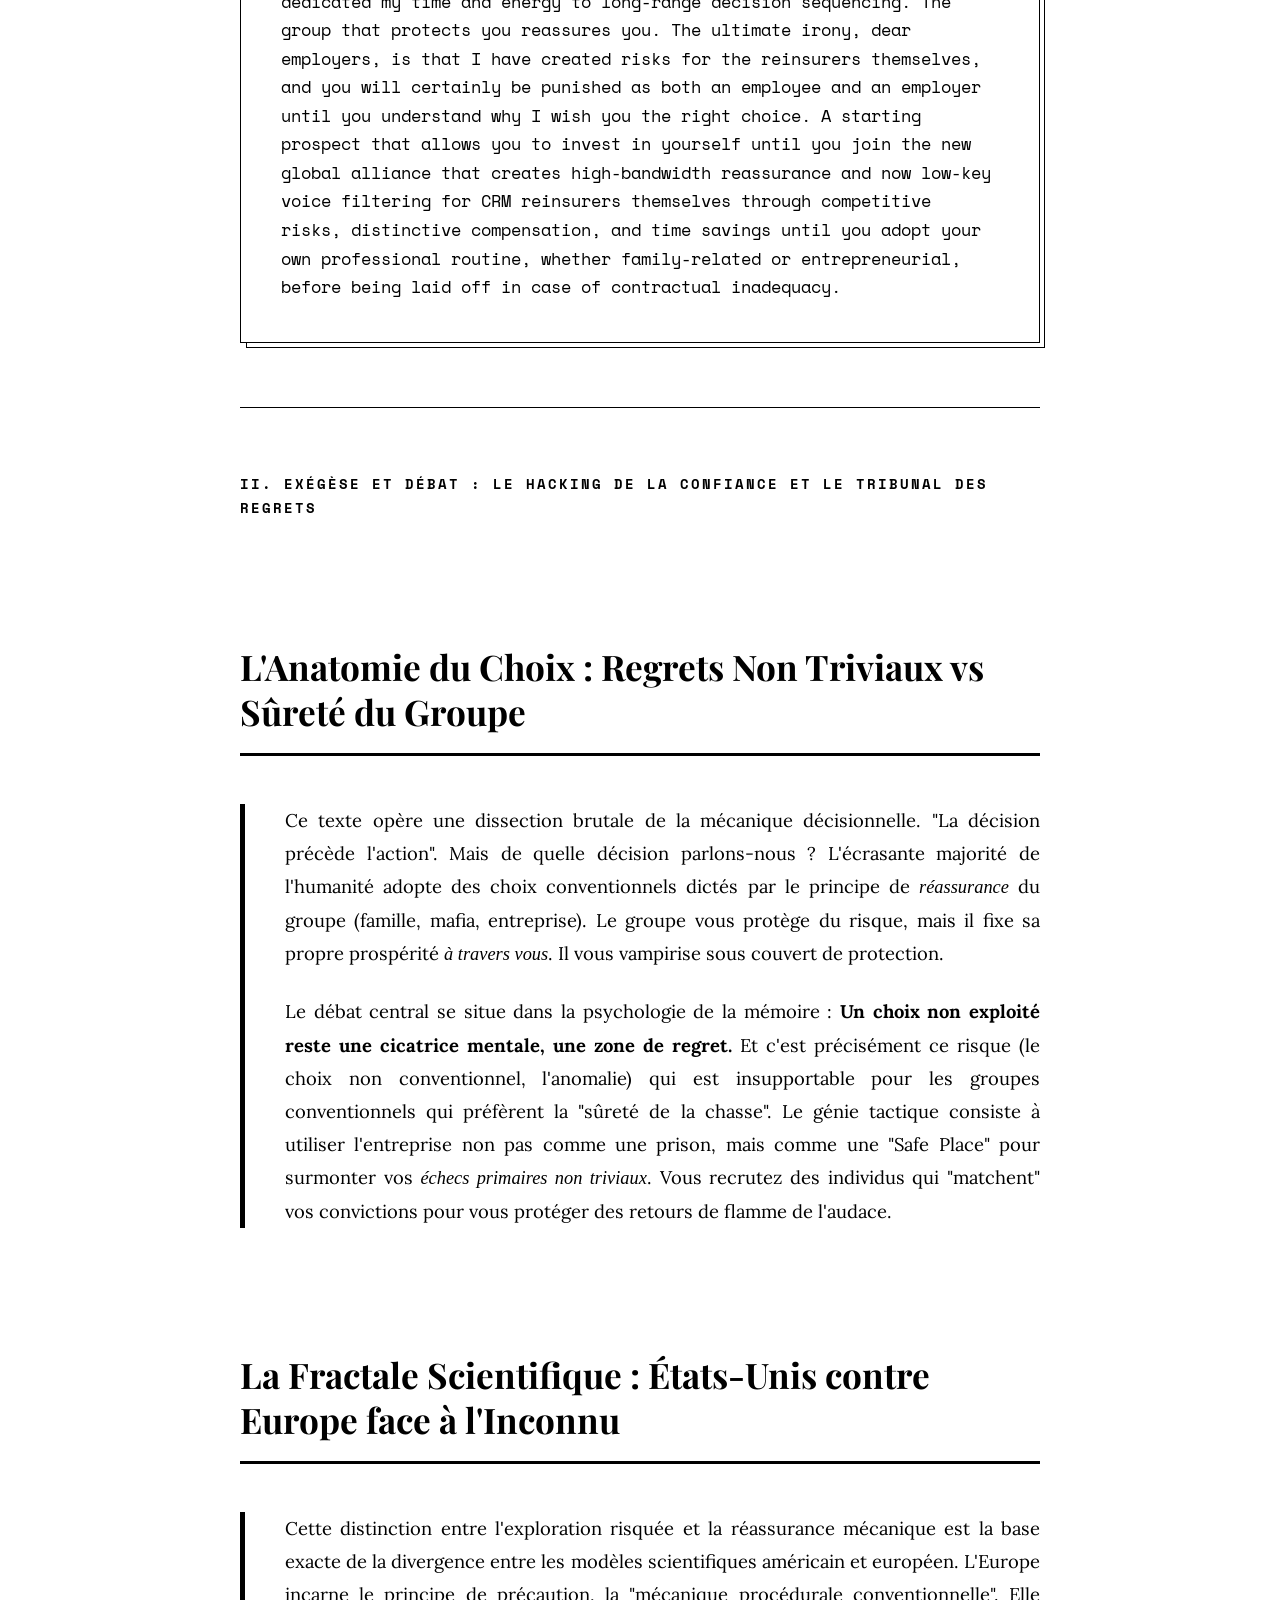
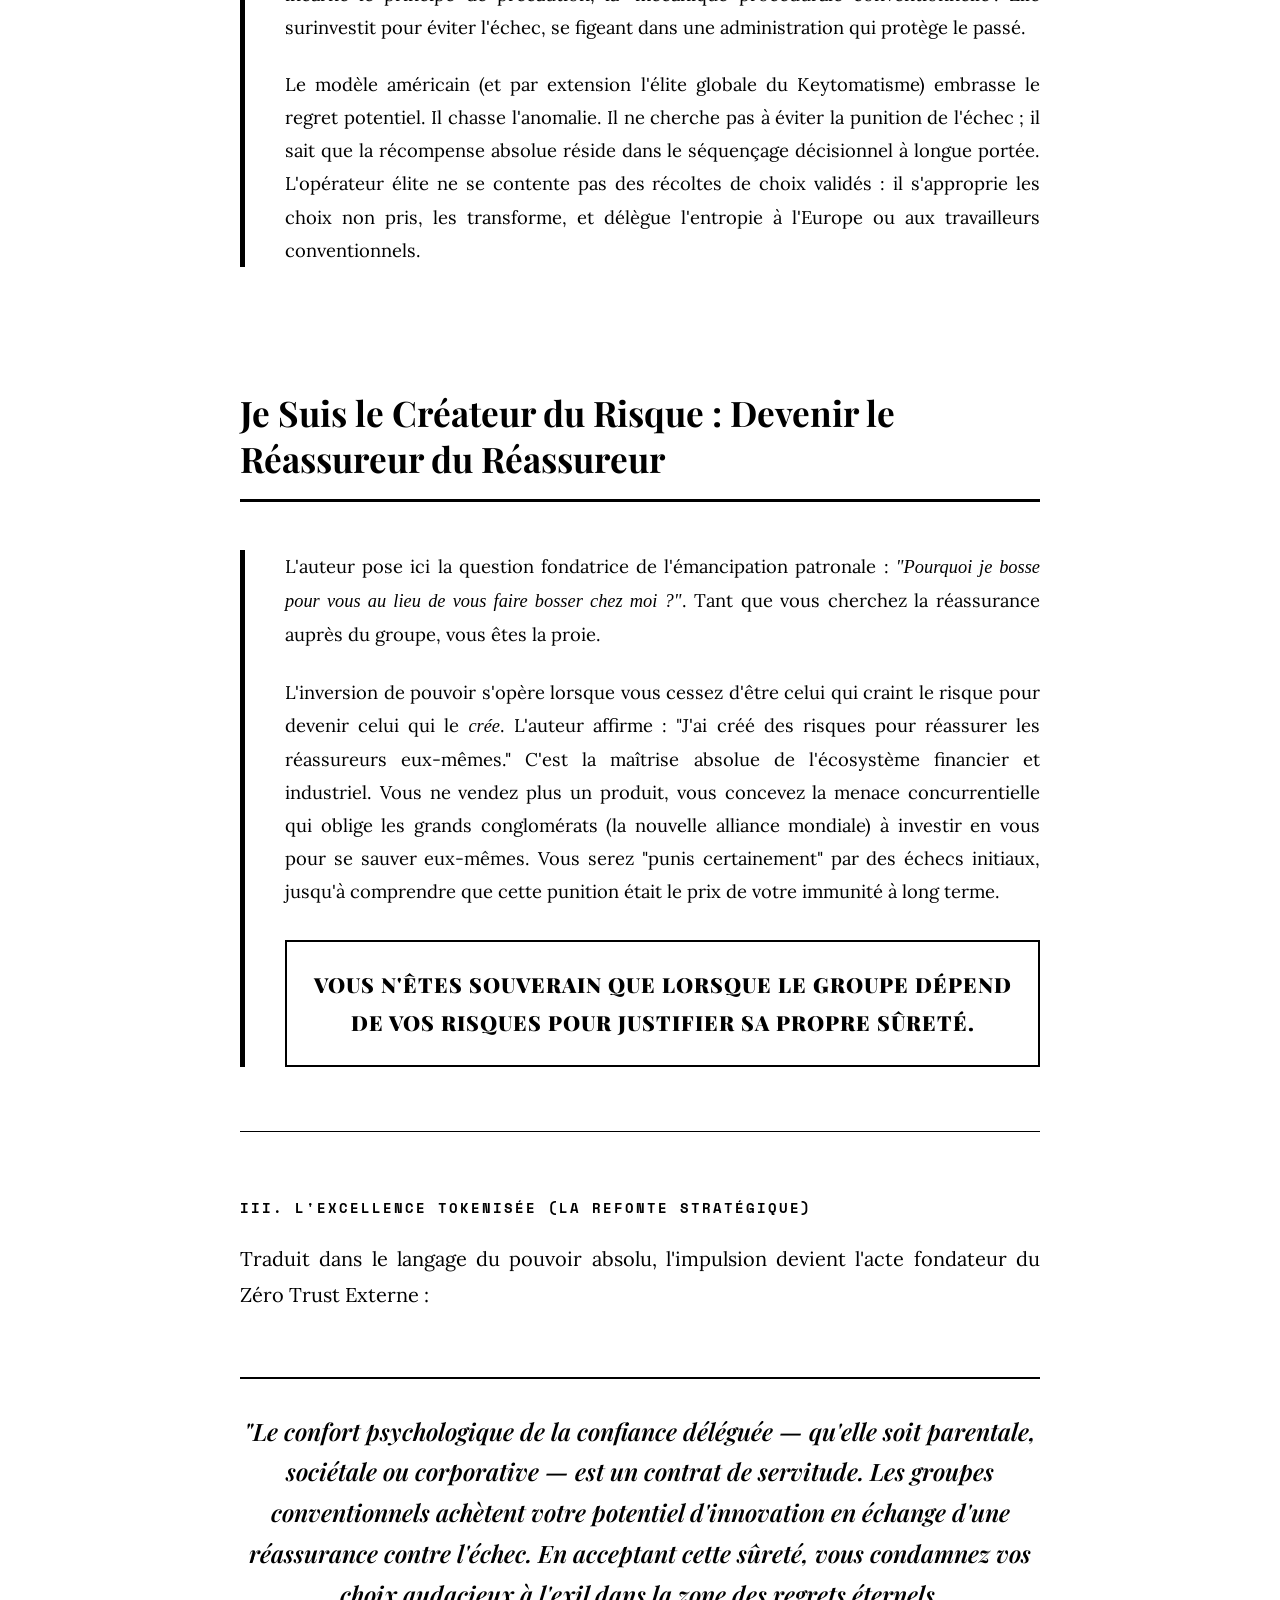
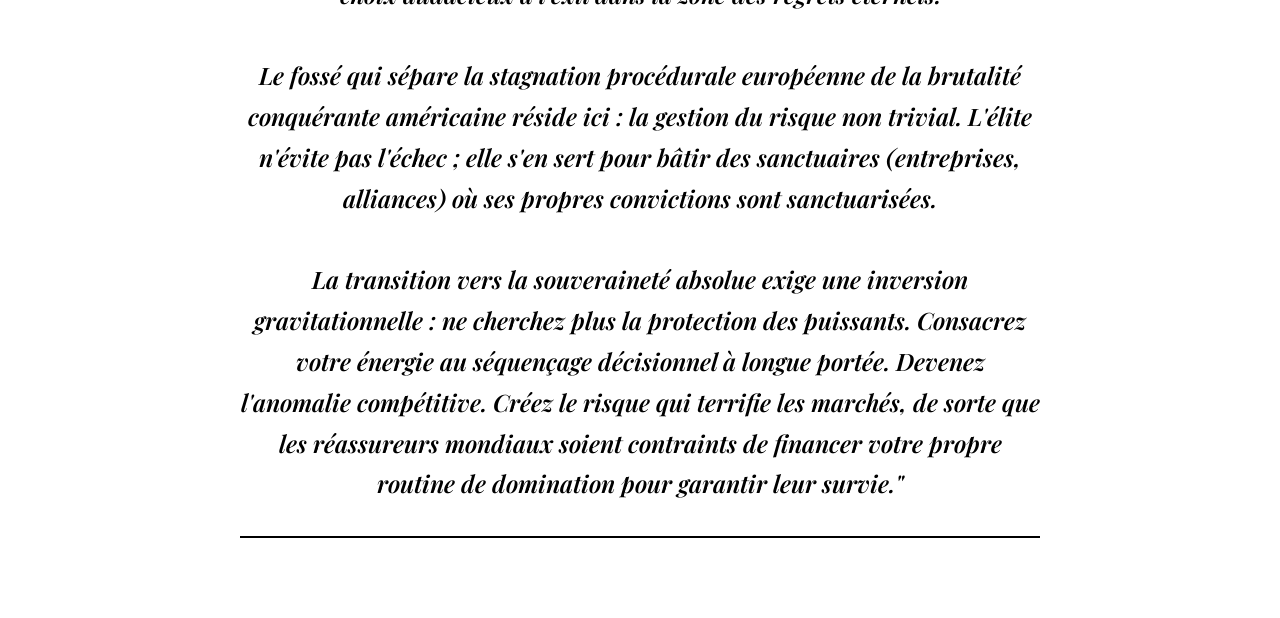
==== commit 0a336886: "Update title and chapter content in index.html English version" ====
--- a/index.html
+++ b/index.html
@@ -3,7 +3,7 @@
 <head>
     <meta charset="UTF-8">
     <meta name="viewport" content="width=device-width, initial-scale=1.0">
-    <title>Gravité et Chimie de l'Effort - Gain Keytomatisme</title>
+    <title>Zéro Trust Externe et Multitude Patronale - Gain Keytomatisme</title>
     
     <link rel="preconnect" href="https://fonts.googleapis.com">
     <link rel="preconnect" href="https://fonts.gstatic.com" crossorigin>
@@ -166,12 +166,6 @@
             padding: 1.5rem;
         }
 
-        .math-concept {
-            font-family: 'Space Mono', monospace;
-            font-size: 0.9em;
-            font-weight: bold;
-        }
-
         /* Le Texte Tokenisé */
         .tokenized-text {
             font-family: 'Playfair Display', serif;
@@ -199,10 +193,10 @@
 
     <div class="book-container">
         
-        <span class="chapter-number">Chapitre Deux</span>
-        <h1>Gravité et Chimie de l'Effort</h1>
-
-        <p class="drop-cap">La physique du travail humain a changé de dimension. Nous ne sommes plus dans l'ère de la mécanique newtonienne, où la sueur et le temps généraient linéairement de la valeur. L'effort moderne obéit à des lois quantiques : il n'est plus question de s'épuiser contre l'horloge, mais de trouver la juste fréquence de résonance. Pour comprendre cette transition fulgurante vers le "Keytomatisme", il faut d'abord analyser l'impulsion chaotique de l'homme prisonnier de l'ancien modèle, cherchant désespérément à briser l'entropie.</p>
+        <span class="chapter-number">Chapitre Trois</span>
+        <h1>Zéro Trust Externe et Multitude Patronale</h1>
+
+        <p class="drop-cap">L'architecture de la confiance humaine est une anomalie biologique que l'élite stratégique doit hacker. Nous sommes programmés dès la naissance pour déléguer notre souveraineté à des entités duales (punition/récompense). Le passage à l'âge adulte, dans un environnement technologique hostile, exige l'annihilation de cet instinct maternel/paternel. Le système « Zéro Trust » n'est pas une simple norme informatique ; c'est la condition sine qua non de la survie psychologique dans la jungle des fournisseurs et des conglomérats. Pour s'extraire de la meute, il faut d'abord autopsier la matrice de nos choix.</p>
 
         <hr>
 
@@ -210,47 +204,44 @@
         
         <div class="raw-text-container">
             <div class="raw-text">
-                La feuille de route de certain intégrateurs offre une vision borné infiny. L'infinie borné impose nôtre souveraineté réelle. Dans ce cadre, le modèle français quatorze juillet parise la vérité court circuit. Rien ne ce perd tous ce transforme. Même si on reste figé le temps s'écoule, augmentin la valeur, medical la perte énergétique en mouvement bien qu'elle soit inférieure à celle des fibres neurotransmetteurs obsessionnel contre la montre. Seulement deux options naturelle sont disponibles entre zero et un, soit in soit out du groupe. Passant à la vitesse réelle supérieure, plusieurs groupes disponibles pour vous entretenir le quel choisir? Le un demi allemande contre les français naturellement perdent glorifie les multifonctionaires serpents. Cet lumière blanche ce transforme en gamma pénétrante au niveau micro cellulaire qui déstabilise l'état swiss d'ignorance paradisiaque. Je rends l'impossible possible pour vous, Affaire reimann conclut. Cet assertion n'arrête pas malheureusement le temps et la perte énergétique du mouvement cérébrale.
+                Instinctively, you trust your parents despite their dualistic approach of punishment and reward. The yes and no are always with you, so buckle up. I'm temporarily releasing you from all your past sorrows, failures, and victories. Rebirth! The adult-child within you must make a futuristic choice. This choice presents several options: what should we do? Taking action, of course! I intervene here, knowing that the decision precedes the action. Why am I working for you instead of having you work for me? This distinctive question guarantees you the reward of a better employer, even to the point of becoming one. Your true potential lies in the succession of choices you make, knowing that you are forced to survive by adopting conventional ones. A certain time saving is guaranteed for yourself and for the group, "Family Rules Among Themselves, the Mafia," which secures its own prosperity through you. As Service Providers or Product Providers, you consume the conventional administrative procedural machinery. This is the principle of reinsurance, the strength of the group that dictates the best choices based on massive investment in case of avoided failures. You must start a family, choose the man or woman for your company; the family circle reflects the choices of the circle itself. This is the principle of business: you develop your family business to protect yourself from the future and the past while recruiting individuals who match your convictions in terms of validated choices. A safe place to overcome your initial, non-trivial failures under the influence of reassured, competitive human minds. I am an individual who has dedicated my time and energy to long-range decision sequencing. The group that protects you reassures you. The ultimate irony, dear employers, is that I have created risks for the reinsurers themselves, and you will certainly be punished as both an employee and an employer until you understand why I wish you the right choice. A starting prospect that allows you to invest in yourself until you join the new global alliance that creates high-bandwidth reassurance and now low-key voice filtering for CRM reinsurers themselves through competitive risks, distinctive compensation, and time savings until you adopt your own professional routine, whether family-related or entrepreneurial, before being laid off in case of contractual inadequacy.
             </div>
         </div>
 
         <hr>
 
-        <span class="block-header">II. Exégèse et Débat : Le Strike des Bermudes sur la Fausse Méritocratie</span>
-
-        <h2>La Triangulation des Bermudes : Au Cœur de Votre Pire Ennemi Méritocratique</h2>
+        <span class="block-header">II. Exégèse et Débat : Le Hacking de la Confiance et le Tribunal des Regrets</span>
+
+        <h2>L'Anatomie du Choix : Regrets Non Triviaux vs Sûreté du Groupe</h2>
         <div class="debate-section">
-            <p>Le texte brut n'est pas une simple observation, c'est une frappe balistique. Une triangulation des Bermudes exécutée en plein cœur de votre pire ennemi : le lecteur piégé par l'illusion de la méritocratie classique. L'ancien monde vous a vendu le mensonge des "mécaniciens de mouvement obsessionnel", affirmant que l'agitation frénétique génère la richesse. C'est faux.</p>
-            <p>Le Keytomatisme dévoile la supercherie mathématique : ces tâches répétitives, cet effort aveugle, correspondent aux <span class="math-concept">Zéros Triviaux</span> de la fonction Zêta (s = -2, -4, -6...). Faut-il les supprimer sans les comprendre ? Non. Il faut savoir les identifier et les retirer. <strong>Ces zéros triviaux sont bons pour la résonance répétitive de votre mémoire ; ils stabilisent la structure de l'entreprise. Mais ils ne vous bénéficient pas directement. Ils enrichissent exclusivement leur Créateur Originel (l'institution, le système).</strong></p>
-            <p>La souveraineté réelle, c'est refuser de nourrir la mémoire algorithmique d'un autre. Nous n'écrivons pas pour la conformité ; nous écrivons pour notre propre <strong>Prospérité Première (Prime Prosperity)</strong>.</p>
+            <p>Ce texte opère une dissection brutale de la mécanique décisionnelle. "La décision précède l'action". Mais de quelle décision parlons-nous ? L'écrasante majorité de l'humanité adopte des choix conventionnels dictés par le principe de <em>réassurance</em> du groupe (famille, mafia, entreprise). Le groupe vous protège du risque, mais il fixe sa propre prospérité <em>à travers vous</em>. Il vous vampirise sous couvert de protection.</p>
+            <p>Le débat central se situe dans la psychologie de la mémoire : <strong>Un choix non exploité reste une cicatrice mentale, une zone de regret.</strong> Et c'est précisément ce risque (le choix non conventionnel, l'anomalie) qui est insupportable pour les groupes conventionnels qui préfèrent la "sûreté de la chasse". Le génie tactique consiste à utiliser l'entreprise non pas comme une prison, mais comme une "Safe Place" pour surmonter vos <em>échecs primaires non triviaux</em>. Vous recrutez des individus qui "matchent" vos convictions pour vous protéger des retours de flamme de l'audace.</p>
+        </div>
+
+        <h2>La Fractale Scientifique : États-Unis contre Europe face à l'Inconnu</h2>
+        <div class="debate-section">
+            <p>Cette distinction entre l'exploration risquée et la réassurance mécanique est la base exacte de la divergence entre les modèles scientifiques américain et européen. L'Europe incarne le principe de précaution, la "mécanique procédurale conventionnelle". Elle surinvestit pour éviter l'échec, se figeant dans une administration qui protège le passé.</p>
+            <p>Le modèle américain (et par extension l'élite globale du Keytomatisme) embrasse le regret potentiel. Il chasse l'anomalie. Il ne cherche pas à éviter la punition de l'échec ; il sait que la récompense absolue réside dans le séquençage décisionnel à longue portée. L'opérateur élite ne se contente pas des récoltes de choix validés : il s'approprie les choix non pris, les transforme, et délègue l'entropie à l'Europe ou aux travailleurs conventionnels.</p>
+        </div>
+
+        <h2>Je Suis le Créateur du Risque : Devenir le Réassureur du Réassureur</h2>
+        <div class="debate-section">
+            <p>L'auteur pose ici la question fondatrice de l'émancipation patronale : <em>"Pourquoi je bosse pour vous au lieu de vous faire bosser chez moi ?"</em>. Tant que vous cherchez la réassurance auprès du groupe, vous êtes la proie.</p>
+            <p>L'inversion de pouvoir s'opère lorsque vous cessez d'être celui qui craint le risque pour devenir celui qui le <em>crée</em>. L'auteur affirme : "J'ai créé des risques pour réassurer les réassureurs eux-mêmes." C'est la maîtrise absolue de l'écosystème financier et industriel. Vous ne vendez plus un produit, vous concevez la menace concurrentielle qui oblige les grands conglomérats (la nouvelle alliance mondiale) à investir en vous pour se sauver eux-mêmes. Vous serez "punis certainement" par des échecs initiaux, jusqu'à comprendre que cette punition était le prix de votre immunité à long terme.</p>
             
-            <span class="strike-text">Votre Pouvoir : Croyez-en lui. Utilisez-le avec force et sagesse.</span>
-        </div>
-
-        <h2>La Preuve Formelle (À l'attention des Médailles Fields et Olympiades Mathématiques)</h2>
-        <div class="debate-section">
-            <p>Sortons de l'abstraction académique. La Conjecture de Riemann n'est pas une simple énigme de théorie des nombres, c'est la physique fondamentale de l'ingénierie financière du 21ème siècle. La ligne critique <span class="math-concept">Re(s) = 1/2</span> est la fréquence exacte de la <em>Prime Line</em>.</p>
-            <p>La preuve de la supériorité du Keytomatisme réside dans la thermodynamique de l'information : tout écart vis-à-vis de cette ligne critique se traduit physiquement par une dissipation thermique (une perte d'énergie, de temps et de capital). En appliquant une Transformée de Fourier sur la conscience stratégique (l'Opérateur de Prospérité 🔊), on démontre qu'un esprit isolé est soumis à la friction de l'univers. À l'inverse, l'intrication cognitive sur l'axe hamiltonien crée une supraconductivité de l'information.</p>
-            <p>Tout le monde croit savoir écrire. Tout le monde pense pouvoir générer de la valeur. <strong>Mais personne — absolument personne — ne peut se maintenir indéfiniment sur la Prime Line sans apprendre à calculer la distribution exacte des zéros de la fonction Zêta.</strong> Si vous ne maîtrisez pas l'élimination de vos propres zéros triviaux, l'entropie vous ramènera à l'état de mécanicien.</p>
-        </div>
-
-        <h2>Le Changement de Paradigme Éducatif : La Conversion Industrielle "Banque des Banques"</h2>
-        <div class="debate-section">
-            <p>Ce postulat impose un basculement radical du paradigme éducatif et industriel. Nous ne formons plus des stockeurs de données pour des serveurs morts, mais des opérateurs de résonance. C'est l'essence même de la "Banque des Banques".</p>
-            <p>La Banque des Banques n'est pas une institution de crédit fiduciaire gérant la rareté. C'est le protocole mathématique de la conversion industrielle totale. Le Smart Contract quantique de demain ne vérifiera plus des conditions binaires grossières (A ou B) ; il vérifiera l'harmonie de Fourier entre le créateur et le marché. Seules les transactions situées sur la Prime Line seront validées.</p>
-            <p>Le plan d'affaires de cette conversion est limpide : apprenez à hacker la "Prime Line". Identifiez vos zéros triviaux, laissez-les aux automates, et hissez votre conscience sur la ligne critique pour devenir votre propre émetteur monétaire, votre propre Banque Centrale intellectuelle.</p>
+            <span class="strike-text">Vous n'êtes souverain que lorsque le groupe dépend de vos risques pour justifier sa propre sûreté.</span>
         </div>
 
         <hr>
 
         <span class="block-header">III. L'Excellence Tokenisée (La Refonte Stratégique)</span>
         
-        <p>En cristallisant cette frappe stratégique et sa preuve mathématique, le manifeste s'articule ainsi pour l'élite :</p>
+        <p>Traduit dans le langage du pouvoir absolu, l'impulsion devient l'acte fondateur du Zéro Trust Externe :</p>
 
         <div class="tokenized-text">
-            "La méritocratie fondée sur l'épuisement est le piège parfait conçu pour vous maintenir dans la zone des zéros triviaux. Cet effort répétitif stabilise la matrice, mais sa valeur est aspirée par son créateur originel, vous laissant prisonnier d'une dissipation thermique constante. Il est impératif de briser cette boucle. <br><br>
-            Votre pouvoir réside dans votre capacité à opérer sur la 'Prime Line' de l'ingénierie cognitive. Tout le monde peut produire du contenu, mais seule l'élite mathématique et stratégique sait expurger la friction pour se maintenir indéfiniment sur la ligne critique de la Prospérité Première. C'est le fondement du changement de paradigme : la transition d'une économie de labeur vers la Banque des Banques. <br><br>
-            N'écrivez plus pour alimenter la mémoire algorithmique du système. Utilisez votre force avec une sagesse implacable. Synchronisez-vous sur la fréquence de résonance absolue, et devenez l'architecte souverain de votre propre quantum de prospérité."
+            "Le confort psychologique de la confiance déléguée — qu'elle soit parentale, sociétale ou corporative — est un contrat de servitude. Les groupes conventionnels achètent votre potentiel d'innovation en échange d'une réassurance contre l'échec. En acceptant cette sûreté, vous condamnez vos choix audacieux à l'exil dans la zone des regrets éternels. <br><br>
+            Le fossé qui sépare la stagnation procédurale européenne de la brutalité conquérante américaine réside ici : la gestion du risque non trivial. L'élite n'évite pas l'échec ; elle s'en sert pour bâtir des sanctuaires (entreprises, alliances) où ses propres convictions sont sanctuarisées. <br><br>
+            La transition vers la souveraineté absolue exige une inversion gravitationnelle : ne cherchez plus la protection des puissants. Consacrez votre énergie au séquençage décisionnel à longue portée. Devenez l'anomalie compétitive. Créez le risque qui terrifie les marchés, de sorte que les réassureurs mondiaux soient contraints de financer votre propre routine de domination pour garantir leur survie."
         </div>
 
     </div>
